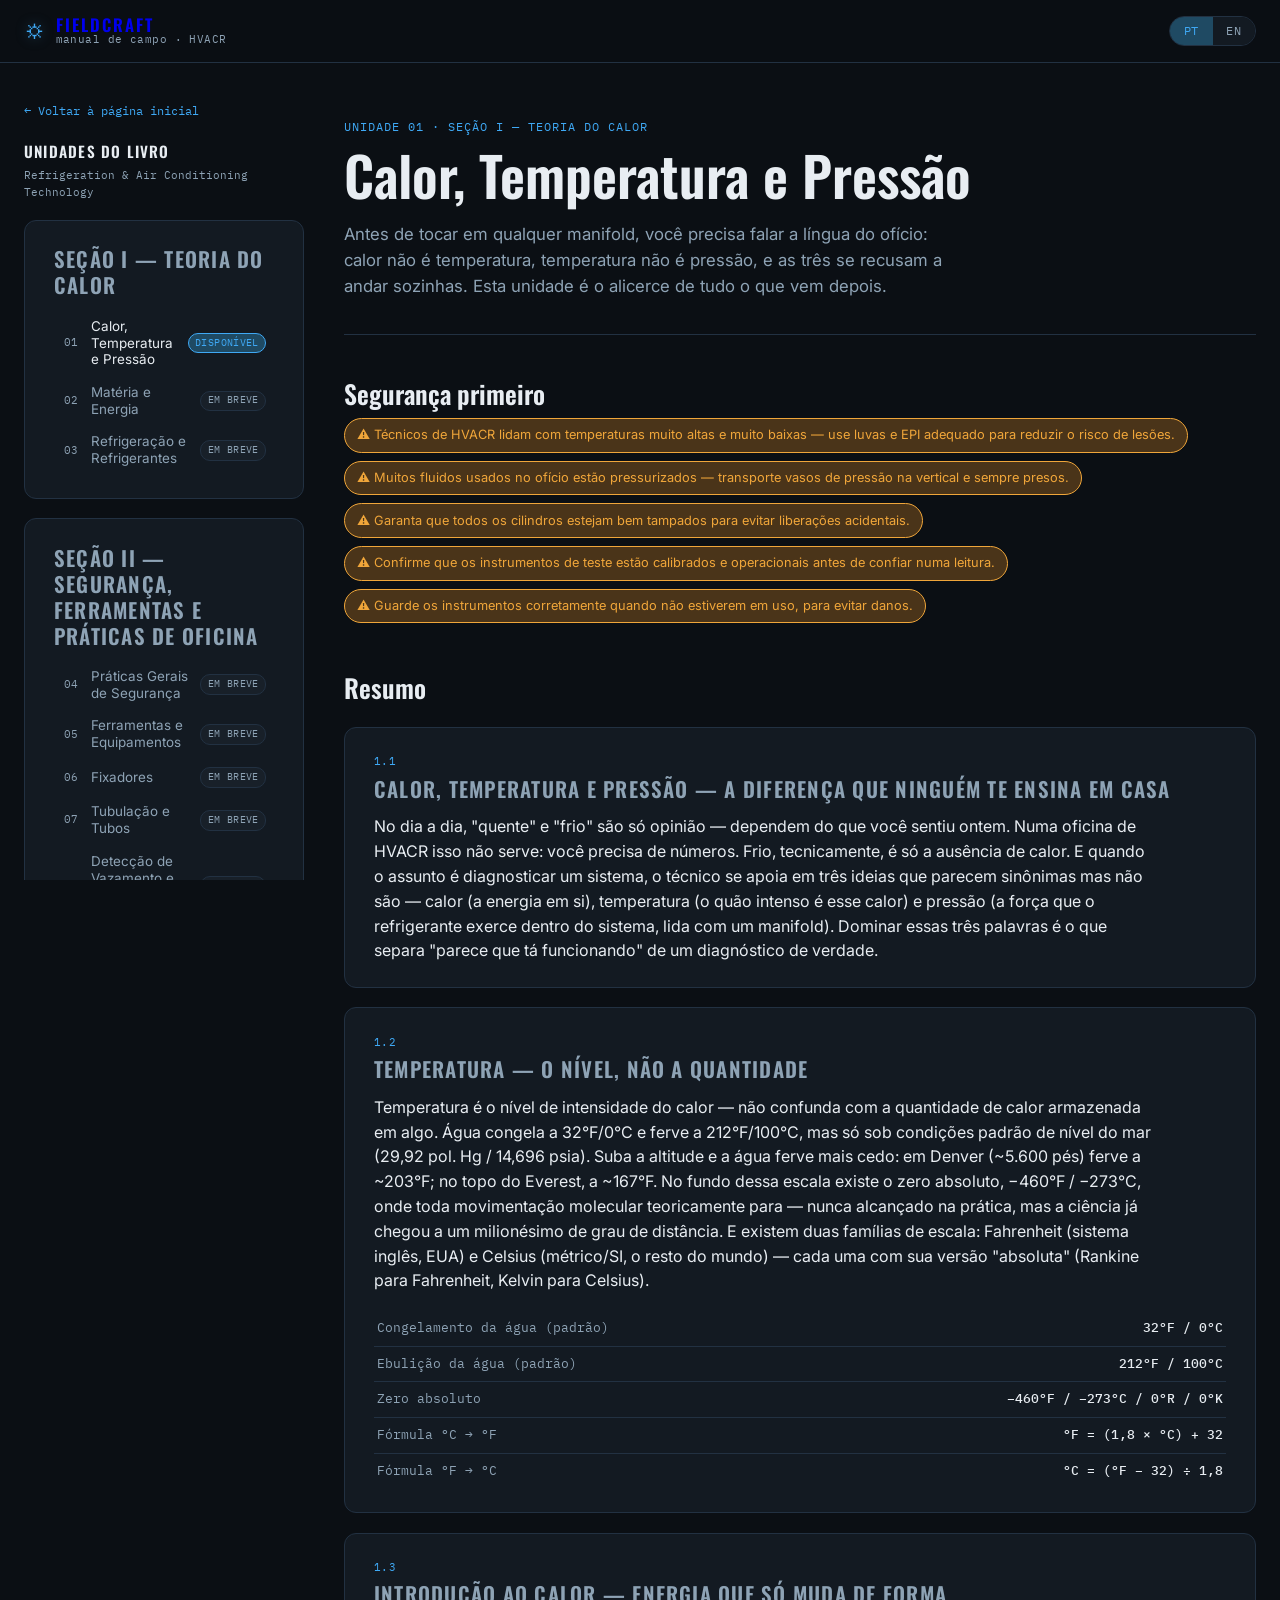
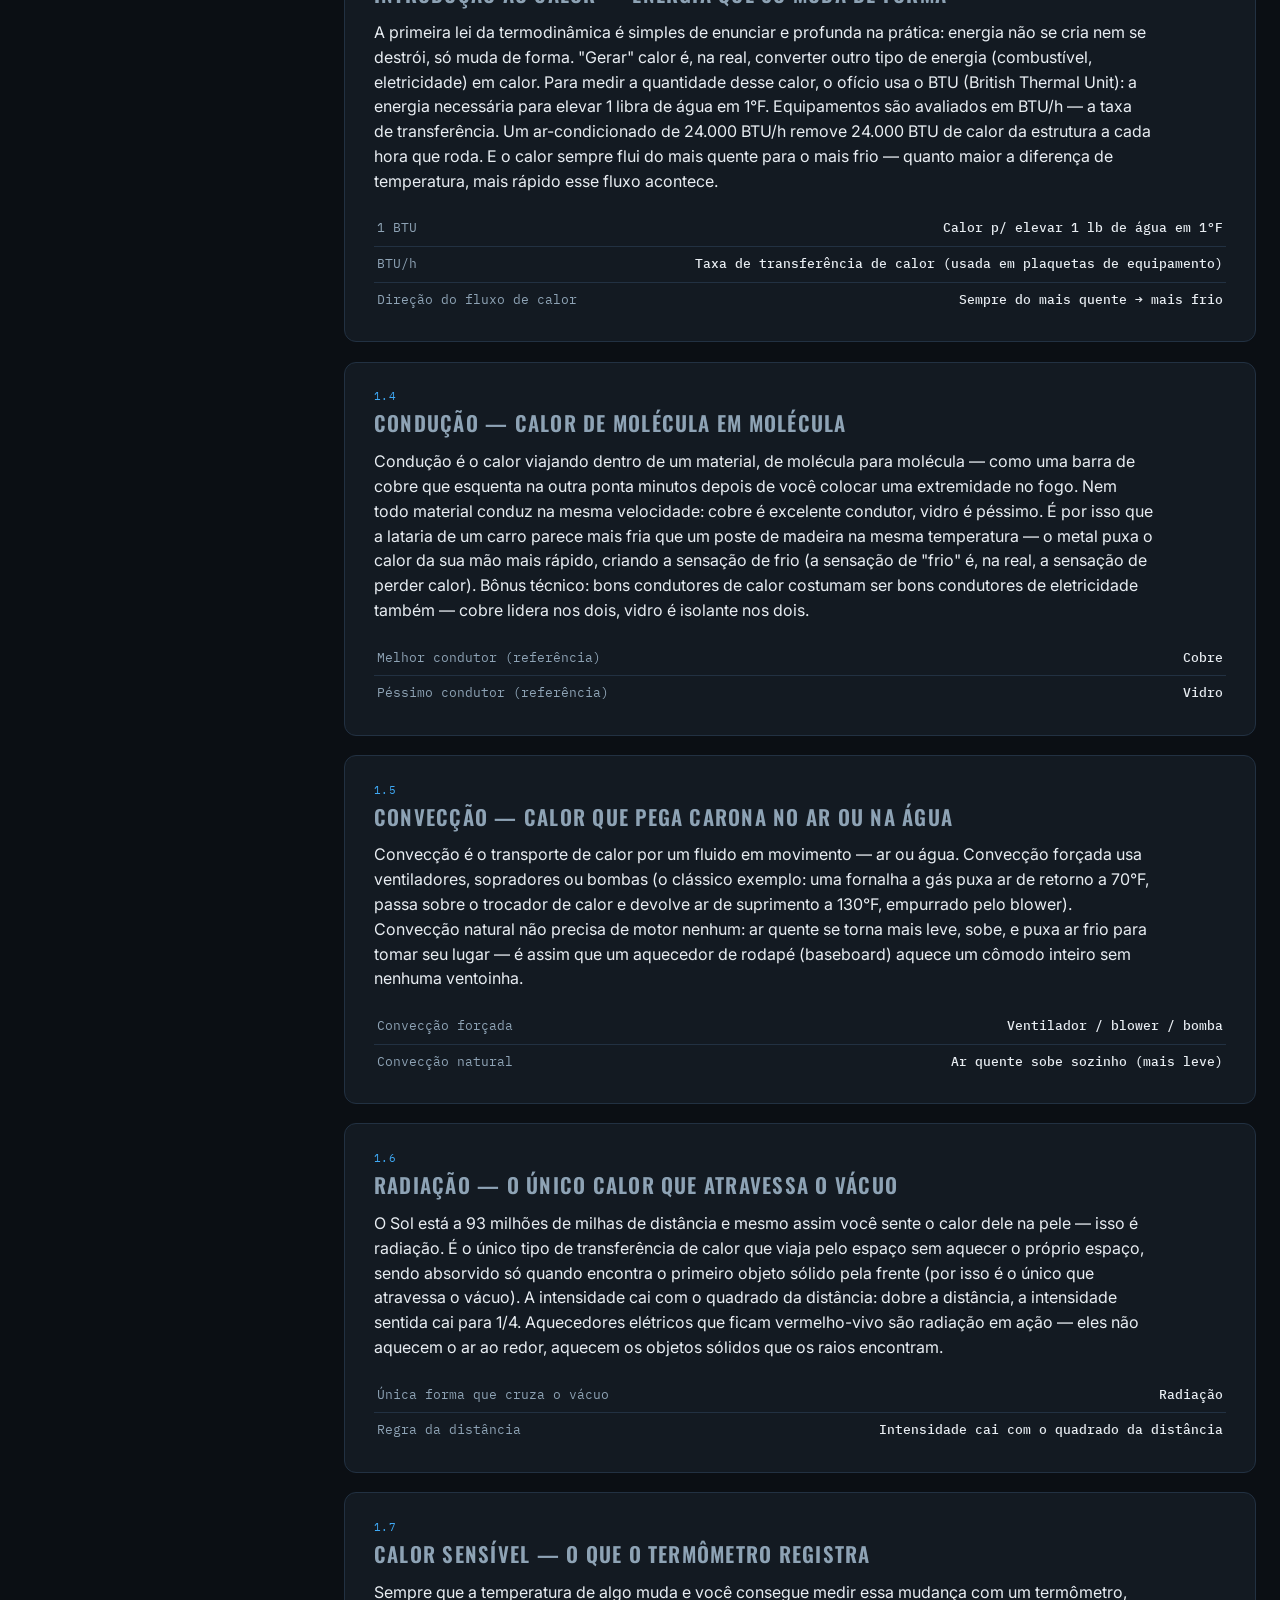
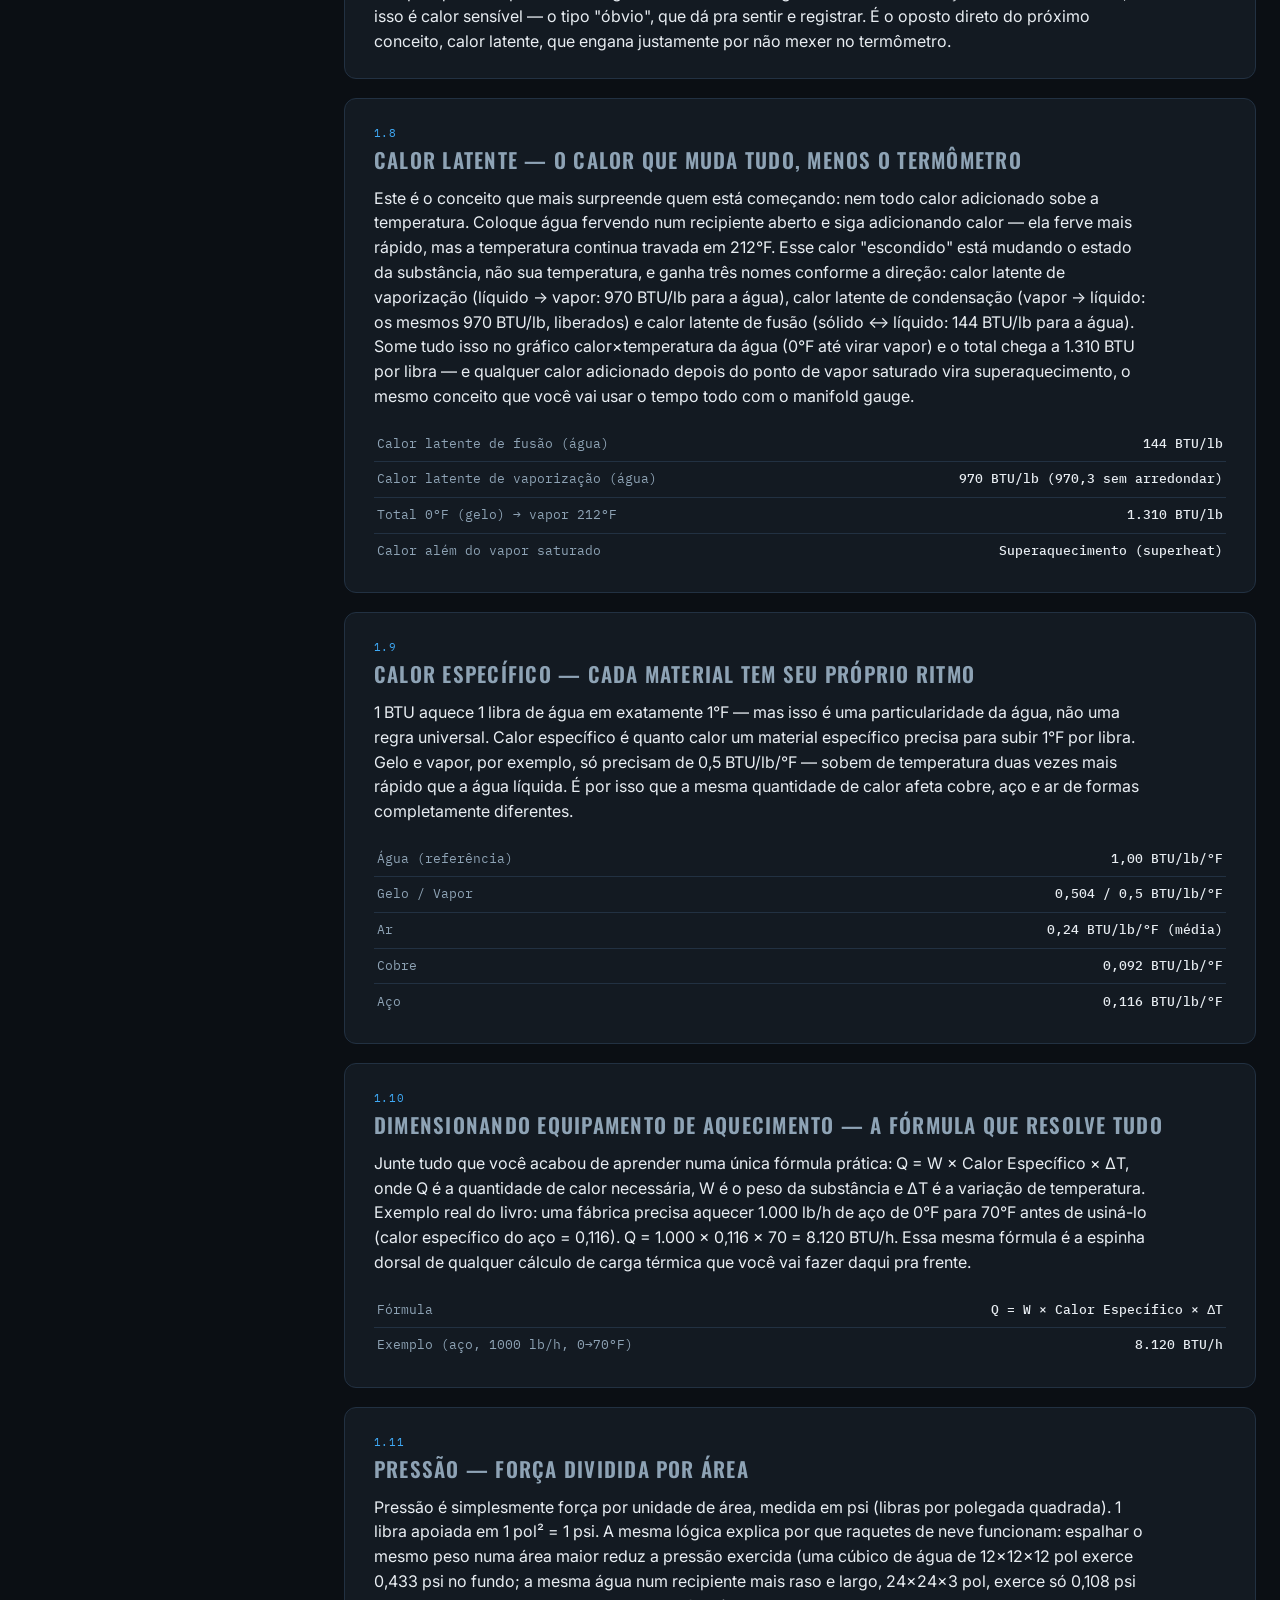
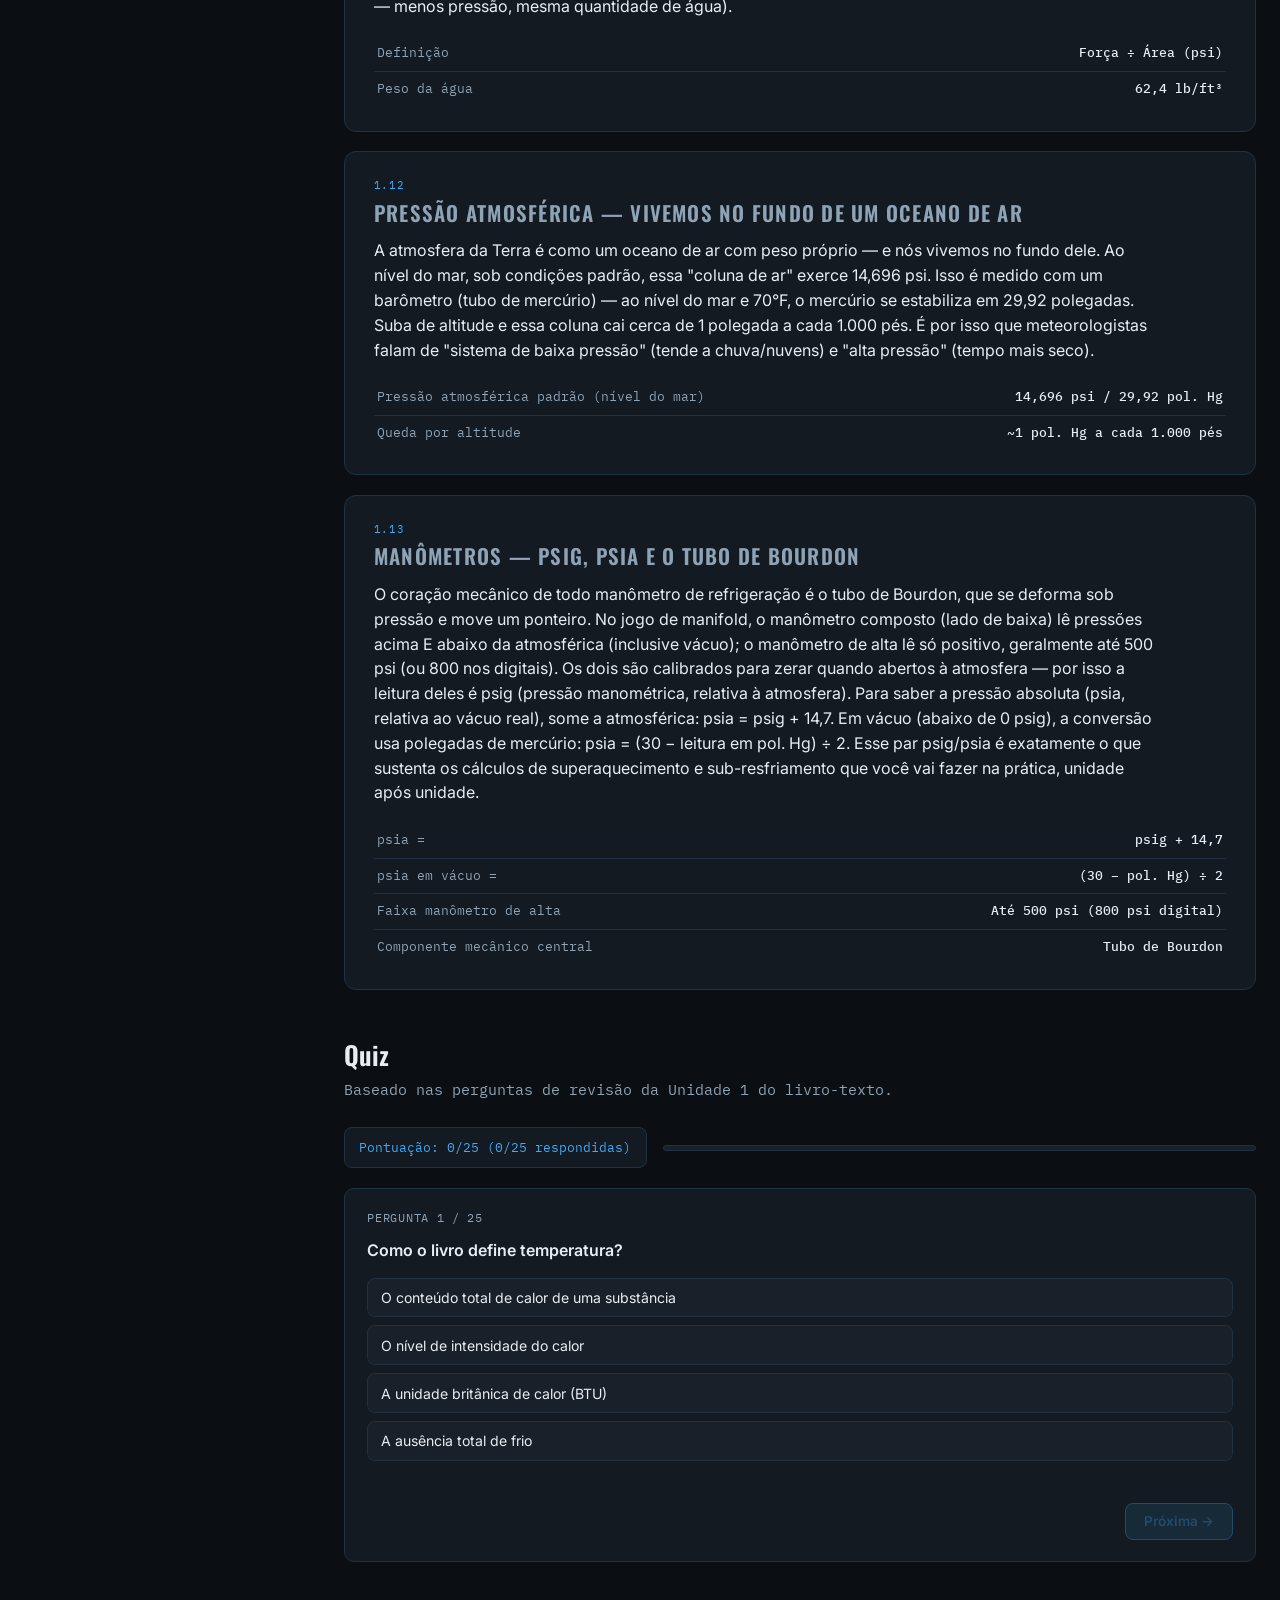
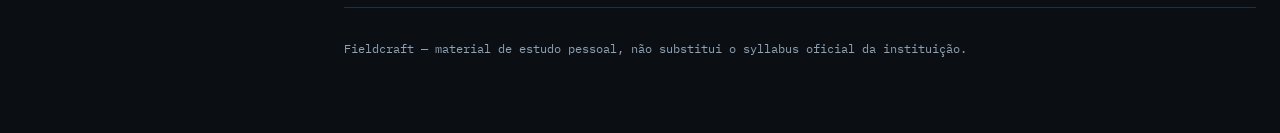
==== unit-01.html @ 96b53c57 "palkczuk 11" ====
<!DOCTYPE html>
<html lang="pt-BR" id="htmlRoot">
<head>
<meta charset="UTF-8">
<meta name="viewport" content="width=device-width, initial-scale=1.0">
<title>Unit 1 — Heat, Temperature, and Pressure · Fieldcraft</title>
<link rel="preconnect" href="https://fonts.googleapis.com">
<link href="https://fonts.googleapis.com/css2?family=Oswald:wght@400;500;600;700&family=Inter:wght@400;500;600&family=IBM+Plex+Mono:wght@400;500;600&display=swap" rel="stylesheet">
<link rel="stylesheet" href="styles.css">
<link rel="stylesheet" href="unit.css">
</head>
<body>

<header class="topbar">
  <div class="topbar-inner">
    <a href="index.html" class="brand" style="text-decoration:none;">
      <span class="brand-mark">⛭</span>
      <div class="brand-text">
        <span class="brand-line1">FIELDCRAFT</span>
        <span class="brand-line2" data-i18n="brand.tagline">manual de campo · HVACR</span>
      </div>
    </a>
    <div class="lang-switch" role="group" aria-label="Language / Idioma">
      <button class="lang-btn" data-lang="pt">PT</button>
      <button class="lang-btn" data-lang="en">EN</button>
    </div>
  </div>
</header>

<div class="layout">
  <nav class="sidenav" aria-label="Book units">
    <a href="index.html" class="back-link" data-i18n="unit.backHome">← Voltar à página inicial</a>
    <div class="sidenav-heading" data-i18n="nav.heading">UNIDADES DO LIVRO</div>
    <p class="sidenav-sub" data-i18n="nav.sub">Refrigeration & Air Conditioning Technology</p>
    <div id="unitsWrap"></div>
  </nav>

  <main class="content">
    <section class="unit-hero">
      <p class="hero-eyebrow" id="unitEyebrow"></p>
      <h1 class="hero-title" id="unitTitle"></h1>
      <p class="hero-sub" id="unitSubtitle"></p>
    </section>

    <section class="unit-block">
      <h2 class="section-title" data-i18n="unit.safety.title">Segurança primeiro</h2>
      <div class="chip-row" id="safetyChips"></div>
    </section>

    <section class="unit-block" id="summarySections">
      <h2 class="section-title" data-i18n="unit.summary.title">Resumo</h2>
    </section>

    <section class="unit-block">
      <div class="quiz-header">
        <h2 class="section-title" data-i18n="unit.quiz.title">Quiz</h2>
        <p class="section-sub" data-i18n="unit.quiz.sub">Baseado nas perguntas de revisão da Unidade 1 do livro-texto.</p>
      </div>
      <div class="quiz-progress-row">
        <div class="quiz-score" id="quizScore"></div>
        <div class="quiz-progress-track"><div class="quiz-progress-fill" id="quizProgressFill"></div></div>
      </div>
      <div id="quizList"></div>
    </section>

    <footer class="page-footer">
      <p class="page-footer-small" data-i18n="footer.line2">Fieldcraft — material de estudo pessoal, não substitui o syllabus oficial da instituição.</p>
    </footer>
  </main>
</div>

<script src="script.js"></script>
<script src="unit.js"></script>
</body>
</html>
---- styles.css ----
:root{
  --bg:#0b0f14;
  --panel:#131a22;
  --panel-alt:#182029;
  --line:#223142;
  --low:#3fa9f5;
  --low-dim:#1f4a63;
  --high:#e2453c;
  --high-dim:#5e211d;
  --amber:#f0a63a;
  --amber-dim:#4a3419;
  --text:#e8edf2;
  --muted:#8ea3b5;
  --mono:'IBM Plex Mono', ui-monospace, monospace;
  --sans:'Inter', system-ui, sans-serif;
  --display:'Oswald', system-ui, sans-serif;
}
*{box-sizing:border-box;}
html{scroll-behavior:smooth;}
body{margin:0; background:var(--bg); color:var(--text); font-family:var(--sans); line-height:1.55;}
@media (prefers-reduced-motion: reduce){
  html{scroll-behavior:auto;}
  *{animation-duration:.001ms !important; transition-duration:.001ms !important;}
}

/* ---------- Topbar ---------- */
.topbar{position:sticky; top:0; z-index:40; background:rgba(11,15,20,.92); backdrop-filter:blur(8px); border-bottom:1px solid var(--line);}
.topbar-inner{max-width:1280px; margin:0 auto; display:flex; align-items:center; justify-content:space-between; padding:.85rem 1.5rem; gap:1.5rem;}
.brand{display:flex; align-items:center; gap:.6rem;}
.brand-mark{font-size:1.4rem; color:var(--low); filter:drop-shadow(0 0 6px var(--low-dim));}
.brand-text{display:flex; flex-direction:column; line-height:1.1;}
.brand-line1{font-family:var(--display); font-weight:600; letter-spacing:.12em; font-size:1.05rem;}
.brand-line2{font-family:var(--mono); font-size:.68rem; color:var(--muted); letter-spacing:.04em;}

.lang-switch{display:flex; border:1px solid var(--line); border-radius:20px; overflow:hidden;}
.lang-btn{
  font-family:var(--mono); font-size:.72rem; letter-spacing:.05em;
  background:var(--panel); color:var(--muted); border:none; padding:.4rem .85rem; cursor:pointer;
  transition:background .15s, color .15s;
}
.lang-btn.active{background:var(--low-dim); color:var(--low);}
.lang-btn:hover:not(.active){color:var(--text);}

/* ---------- Layout ---------- */
.layout{max-width:1280px; margin:0 auto; display:grid; grid-template-columns:280px 1fr; gap:2.5rem; padding:0 1.5rem;}

/* ---------- Sidenav (Units) ---------- */
.sidenav{position:sticky; top:76px; align-self:start; max-height:calc(100vh - 96px); overflow-y:auto; padding:1.6rem 0 2rem;}
.sidenav-heading{font-family:var(--display); font-weight:600; font-size:.95rem; letter-spacing:.08em;}
.sidenav-sub{font-family:var(--mono); font-size:.68rem; color:var(--muted); margin:.2rem 0 1.2rem;}

.unit-section{margin-bottom:1.1rem;}
.unit-section-title{
  font-family:var(--mono); font-size:.66rem; letter-spacing:.06em; text-transform:uppercase;
  color:var(--muted); margin:0 0 .4rem;
}
.unit-list{list-style:none; margin:0; padding:0; display:flex; flex-direction:column; gap:.15rem;}
.unit-row{
  display:flex; align-items:center; gap:.55rem;
  padding:.42rem .5rem; border-radius:6px; font-size:.84rem;
  text-decoration:none; color:var(--text); border-left:2px solid transparent;
}
a.unit-row{transition:background .15s, border-color .15s;}
a.unit-row:hover{background:var(--panel); border-left-color:var(--low);}
.unit-row.is-planned{color:var(--muted); cursor:default;}
.unit-num{font-family:var(--mono); font-size:.7rem; color:var(--muted); min-width:1.6em;}
.unit-title{flex:1; line-height:1.25;}
.unit-badge{
  font-family:var(--mono); font-size:.6rem; letter-spacing:.04em; text-transform:uppercase;
  padding:.12rem .4rem; border-radius:10px; background:var(--panel-alt); color:var(--muted);
  border:1px solid var(--line); white-space:nowrap;
}
.unit-row:not(.is-planned) .unit-badge{background:var(--low-dim); color:var(--low); border-color:var(--low);}

.sidenav-divider{height:1px; background:var(--line); margin:1.2rem 0;}
.companion-link{
  display:flex; align-items:center; justify-content:space-between; gap:.5rem;
  background:var(--panel); border:1px solid var(--line); border-radius:8px;
  padding:.7rem .8rem; text-decoration:none; color:var(--text); font-size:.85rem;
  transition:border-color .15s;
}
.companion-link:hover{border-color:var(--low);}
.companion-arrow{color:var(--low);}
.sidenav-note{font-family:var(--mono); font-size:.66rem; color:var(--muted); line-height:1.6; margin-top:1rem;}

/* ---------- Content / Hero ---------- */
.content{padding:2.2rem 0 4rem; min-width:0;}
.hero{padding:1.2rem 0 2.4rem; border-bottom:1px solid var(--line); margin-bottom:2.6rem;}
.hero-eyebrow{font-family:var(--mono); font-size:.78rem; color:var(--low); letter-spacing:.08em; text-transform:uppercase; margin:0 0 .6rem;}
.hero-title{font-family:var(--display); font-weight:600; font-size:clamp(2rem, 4.5vw, 3.4rem); line-height:1.08; margin:0 0 1rem;}
.hero-sub{max-width:600px; color:var(--muted); font-size:1.05rem; margin:0;}

.section-title{font-family:var(--display); font-weight:600; font-size:1.6rem; margin:0 0 .3rem;}
.section-sub{color:var(--muted); font-size:.92rem; margin:0 0 1.6rem; font-family:var(--mono);}

/* ---------- Cycle diagram ---------- */
.cycle-section{margin-bottom:3rem;}
.cycle-diagram{
  position:relative; width:100%; max-width:640px; aspect-ratio:600/380;
  margin:0 auto 1.4rem;
}
.cycle-lines{position:absolute; inset:0; width:100%; height:100%;}
.flow-line{fill:none; stroke-width:3; stroke-linecap:round; stroke-dasharray:6 8;}
.flow-low{stroke:var(--low); animation:flowLow 1.4s linear infinite;}
.flow-high{stroke:var(--high); animation:flowHigh 1.4s linear infinite;}
@keyframes flowLow{ to{ stroke-dashoffset:-28; } }
@keyframes flowHigh{ to{ stroke-dashoffset:-28; } }

.cycle-node{
  position:absolute; transform:translate(0,0);
  display:flex; flex-direction:column; align-items:center; gap:.4rem;
  background:var(--panel); border:1px solid var(--line); border-radius:10px;
  padding:.75rem .9rem; cursor:pointer; color:var(--text);
  font-family:var(--sans); font-size:.82rem; font-weight:600;
  transition:border-color .15s, transform .15s, background .15s;
  width:118px;
}
.cycle-node:hover{border-color:var(--low); transform:translateY(-2px);}
.cycle-node.active{background:var(--panel-alt); border-color:var(--low); box-shadow:0 0 0 1px var(--low);}
.node-gauge{width:22px; height:22px; border-radius:50%; border:2px solid var(--line);}
.node-gauge[data-stage="low"]{border-color:var(--low); box-shadow:0 0 8px var(--low-dim) inset;}
.node-gauge[data-stage="high"]{border-color:var(--high); box-shadow:0 0 8px var(--high-dim) inset;}
.node-gauge[data-stage="mixed"]{border-image:linear-gradient(90deg, var(--low), var(--high)) 1;}
.node-label{text-align:center; line-height:1.2;}

.cycle-detail{
  background:var(--panel); border:1px solid var(--line); border-radius:12px;
  padding:1.5rem 1.7rem; min-height:110px;
}
.cycle-detail-hint{color:var(--muted); font-family:var(--mono); font-size:.85rem; margin:0; text-align:center;}
.cycle-detail-head{display:flex; align-items:center; gap:.6rem; margin-bottom:.6rem;}
.cycle-detail-dot{width:10px; height:10px; border-radius:50%; flex-shrink:0;}
.cycle-detail-title{font-family:var(--display); font-weight:600; font-size:1.2rem; margin:0;}
.cycle-detail-role{font-family:var(--mono); font-size:.7rem; color:var(--muted); letter-spacing:.05em; text-transform:uppercase; margin:0 0 .7rem;}
.cycle-detail-text{margin:0; color:var(--text); max-width:70ch;}

/* ---------- Footer ---------- */
.page-footer{margin-top:2.5rem; padding-top:1.5rem; border-top:1px solid var(--line); color:var(--muted); font-size:.85rem;}
.page-footer-small{font-family:var(--mono); font-size:.72rem; margin-top:.5rem;}

/* ---------- Responsive ---------- */
@media (max-width: 900px){
  .layout{grid-template-columns:1fr; padding:0 1rem;}
  .sidenav{position:static; max-height:none; padding:1rem 0;}
  .topbar-inner{gap:.8rem;}
  .cycle-node{width:96px; padding:.55rem .6rem; font-size:.74rem;}
  .node-gauge{width:18px; height:18px;}
}
---- unit.css ----
.back-link{
  display:block; font-family:var(--mono); font-size:.72rem; color:var(--low);
  text-decoration:none; margin-bottom:1.3rem;
}
.back-link:hover{text-decoration:underline;}

.unit-hero{padding:1.2rem 0 2.2rem; border-bottom:1px solid var(--line); margin-bottom:2.4rem;}
.unit-block{margin-bottom:2.8rem;}

/* ---------- Safety chips ---------- */
.chip-row{display:flex; flex-wrap:wrap; gap:.5rem;}
.chip{
  font-size:.8rem; padding:.4rem .75rem; border-radius:20px;
  background:var(--panel-alt); border:1px solid var(--line); color:var(--text);
}
.chip.safety{background:var(--amber-dim,#4a3419); border-color:var(--amber,#f0a63a); color:var(--amber,#f0a63a);}

/* ---------- Summary sections ---------- */
.unit-section{
  background:var(--panel); border:1px solid var(--line); border-radius:12px;
  padding:1.6rem 1.8rem 1.5rem; margin-top:1.2rem;
}
.unit-section-id{
  font-family:var(--mono); font-size:.7rem; color:var(--low); letter-spacing:.06em;
  text-transform:uppercase; margin:0 0 .3rem;
}
.unit-section-title{
  font-family:var(--display); font-weight:600; font-size:1.3rem; margin:0 0 .8rem; line-height:1.25;
}
.unit-section-text{color:var(--text); margin:0 0 1.1rem; max-width:78ch;}
.unit-section-text:last-child{margin-bottom:0;}

.values-table{width:100%; border-collapse:collapse; font-family:var(--mono); font-size:.82rem; margin-top:.4rem;}
.values-table tr{border-bottom:1px solid var(--line);}
.values-table tr:last-child{border-bottom:none;}
.values-table td{padding:.45rem .2rem;}
.values-table td:first-child{color:var(--muted); padding-right:1rem;}
.values-table td:last-child{color:var(--text); text-align:right; font-weight:500;}

/* ---------- Quiz ---------- */
.quiz-header{margin-bottom:.6rem;}

.quiz-progress-row{display:flex; align-items:center; gap:1rem; margin-bottom:1.2rem; flex-wrap:wrap;}
.quiz-score{
  font-family:var(--mono); font-size:.8rem; color:var(--low);
  background:var(--panel); border:1px solid var(--line); border-radius:8px;
  padding:.6rem .9rem; display:inline-block; white-space:nowrap;
}
.quiz-progress-track{
  flex:1; min-width:120px; height:6px; border-radius:4px;
  background:var(--panel-alt); border:1px solid var(--line); overflow:hidden;
}
.quiz-progress-fill{
  height:100%; width:0%;
  background:linear-gradient(90deg, var(--low), var(--high));
  transition:width .3s ease;
}

.quiz-step-label{
  font-family:var(--mono); font-size:.72rem; letter-spacing:.06em; text-transform:uppercase;
  color:var(--muted); margin:0 0 .7rem;
}
.quiz-nav{display:flex; justify-content:flex-end; margin-top:1rem;}
.quiz-next-btn{
  font-family:var(--sans); font-weight:600; font-size:.85rem;
  background:var(--low-dim); border:1px solid var(--low); color:var(--low);
  padding:.6rem 1.1rem; border-radius:8px; cursor:pointer;
  transition:opacity .15s, transform .15s;
}
.quiz-next-btn:hover:not(:disabled){transform:translateX(2px);}
.quiz-next-btn:disabled{opacity:.35; cursor:not-allowed;}

.quiz-summary{text-align:center; padding:2.2rem 1.4rem;}
.quiz-summary-score{
  font-family:var(--display); font-weight:700; font-size:2.8rem;
  margin:.3rem 0 .8rem; color:var(--low);
}
.quiz-summary-text{color:var(--muted); margin:0 0 1.3rem; font-size:.88rem;}
.quiz-summary .quiz-next-btn{margin:0 auto;}
.quiz-item{
  background:var(--panel); border:1px solid var(--line); border-radius:10px;
  padding:1.3rem 1.4rem; margin-bottom:1rem;
}
.quiz-question{margin:0 0 .9rem; font-weight:600;}
.quiz-options{display:flex; flex-direction:column; gap:.5rem;}
.quiz-option{
  text-align:left; background:var(--panel-alt); border:1px solid var(--line); color:var(--text);
  padding:.65rem .8rem; border-radius:8px; cursor:pointer; font-family:var(--sans); font-size:.88rem;
  transition:border-color .15s, background .15s;
}
.quiz-option:hover:not(:disabled){border-color:var(--low);}
.quiz-option.correct{border-color:var(--low); background:var(--low-dim); color:var(--low);}
.quiz-option.incorrect{border-color:var(--high); background:var(--high-dim); color:var(--high);}
.quiz-option:disabled{cursor:default;}
.quiz-feedback{margin:.7rem 0 0; font-family:var(--mono); font-size:.78rem; color:var(--muted); min-height:1.2em;}
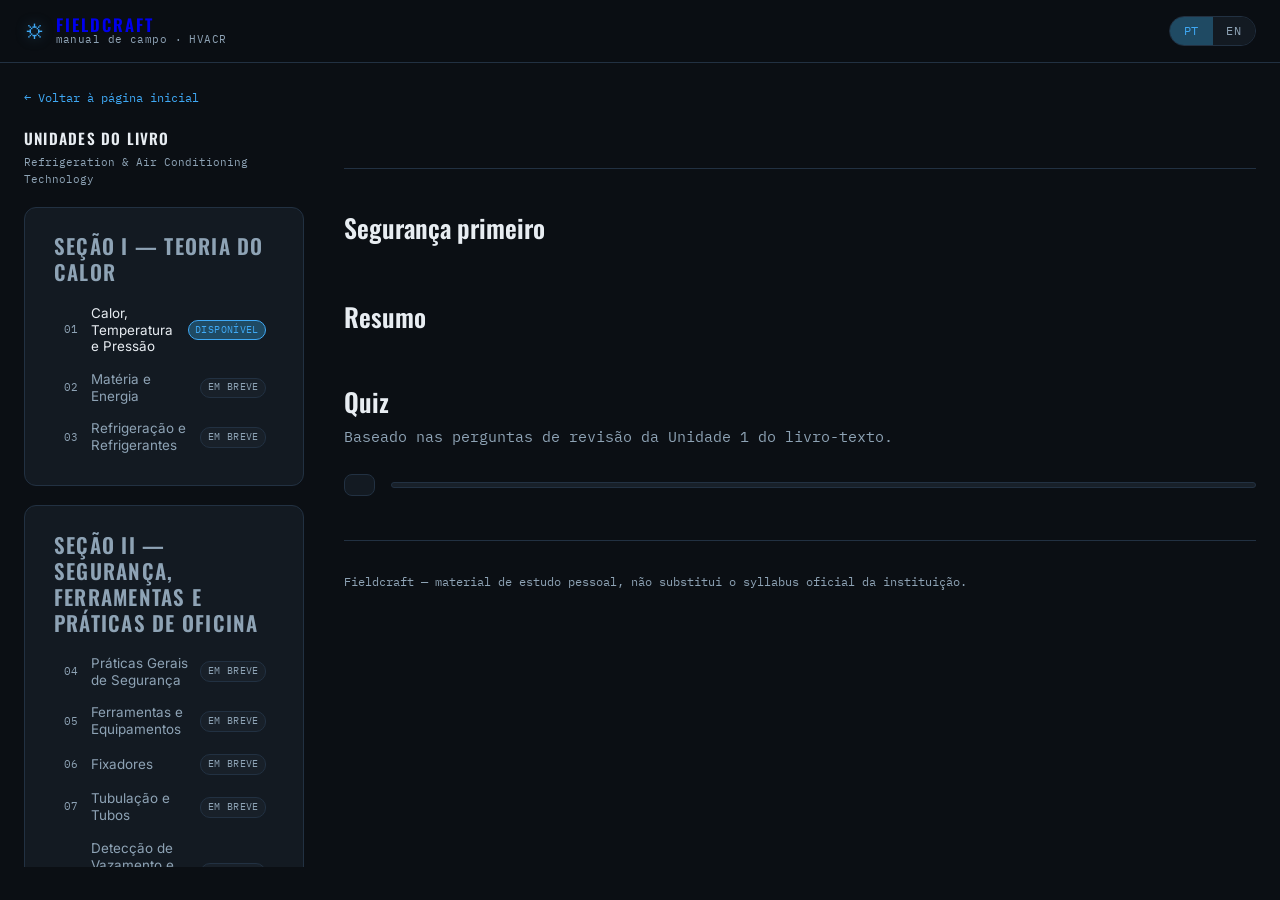
==== commit 928ecca8: "palczuk 12" ====
--- a/unit-01.html
+++ b/unit-01.html
@@ -69,6 +69,8 @@
   </main>
 </div>
 
+<script src="units-data.js"></script>
+<script src="unit1-data.js"></script>
 <script src="script.js"></script>
 <script src="unit.js"></script>
 </body>
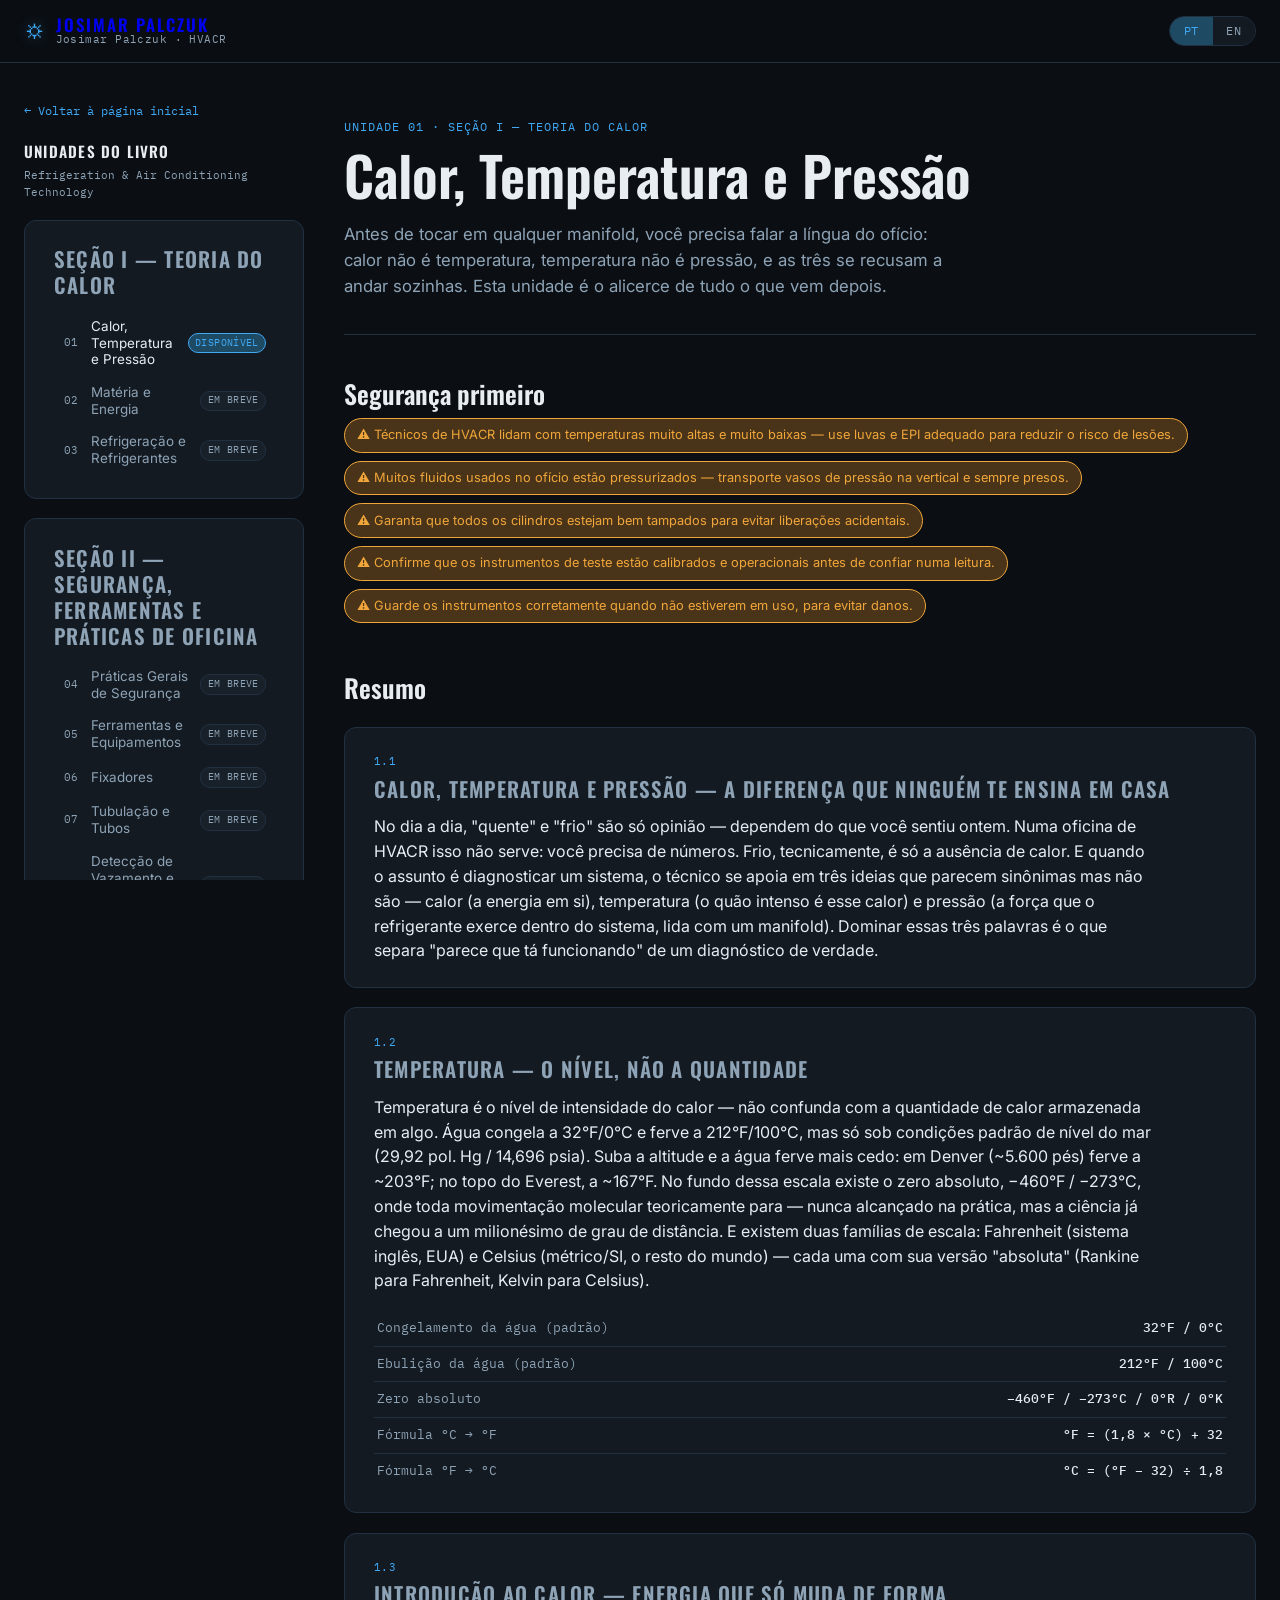
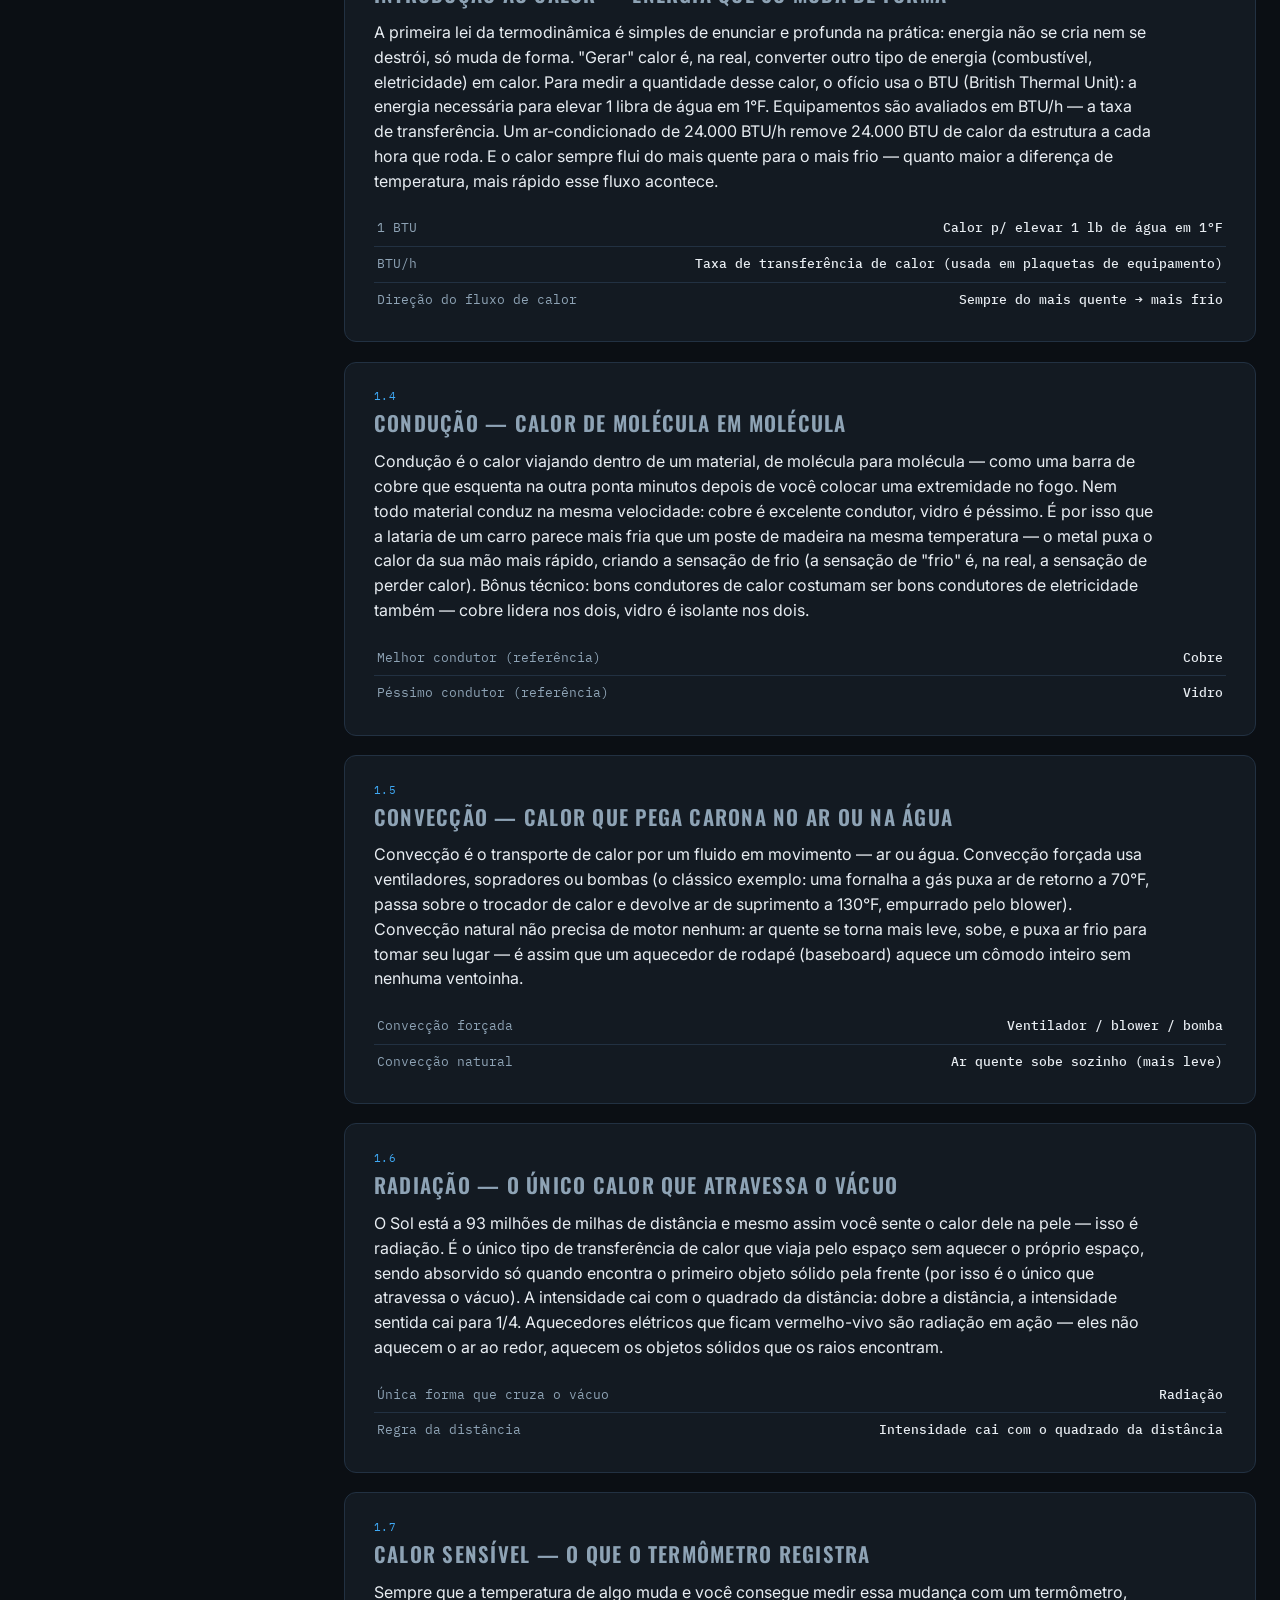
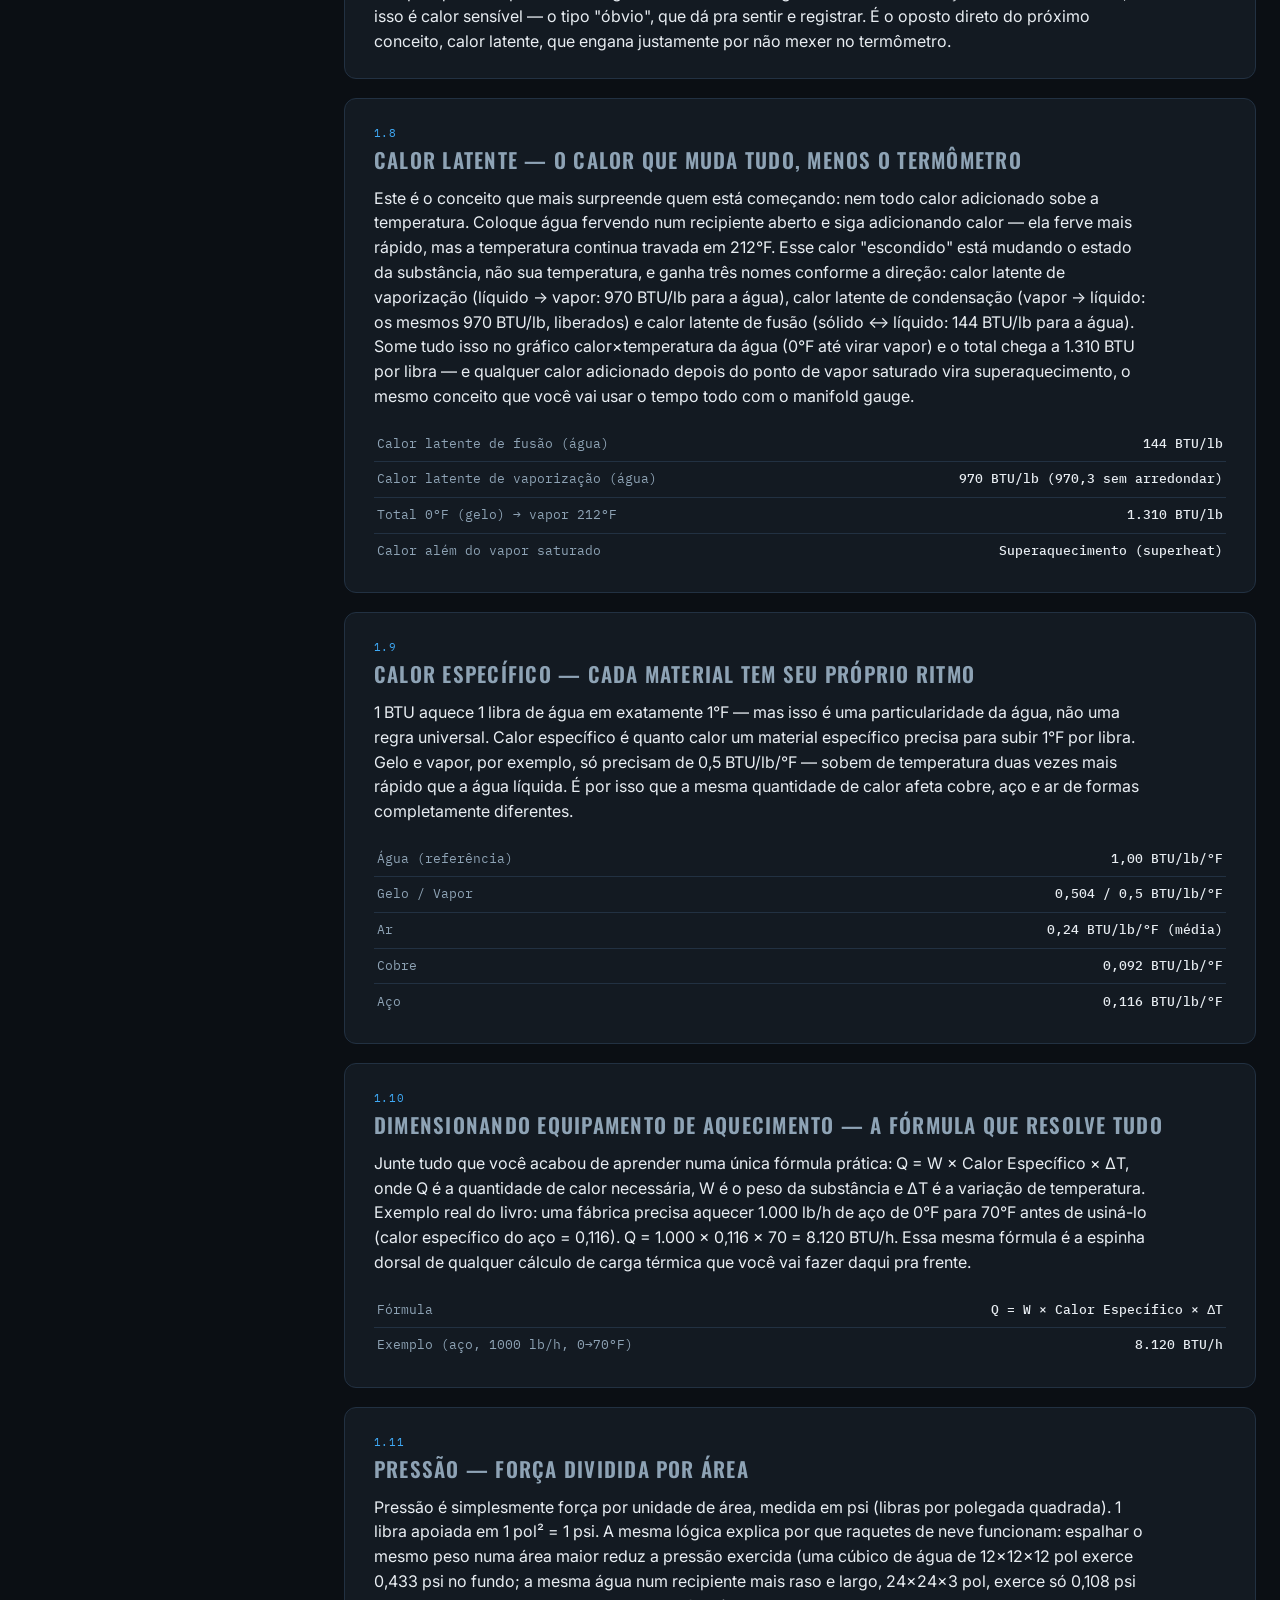
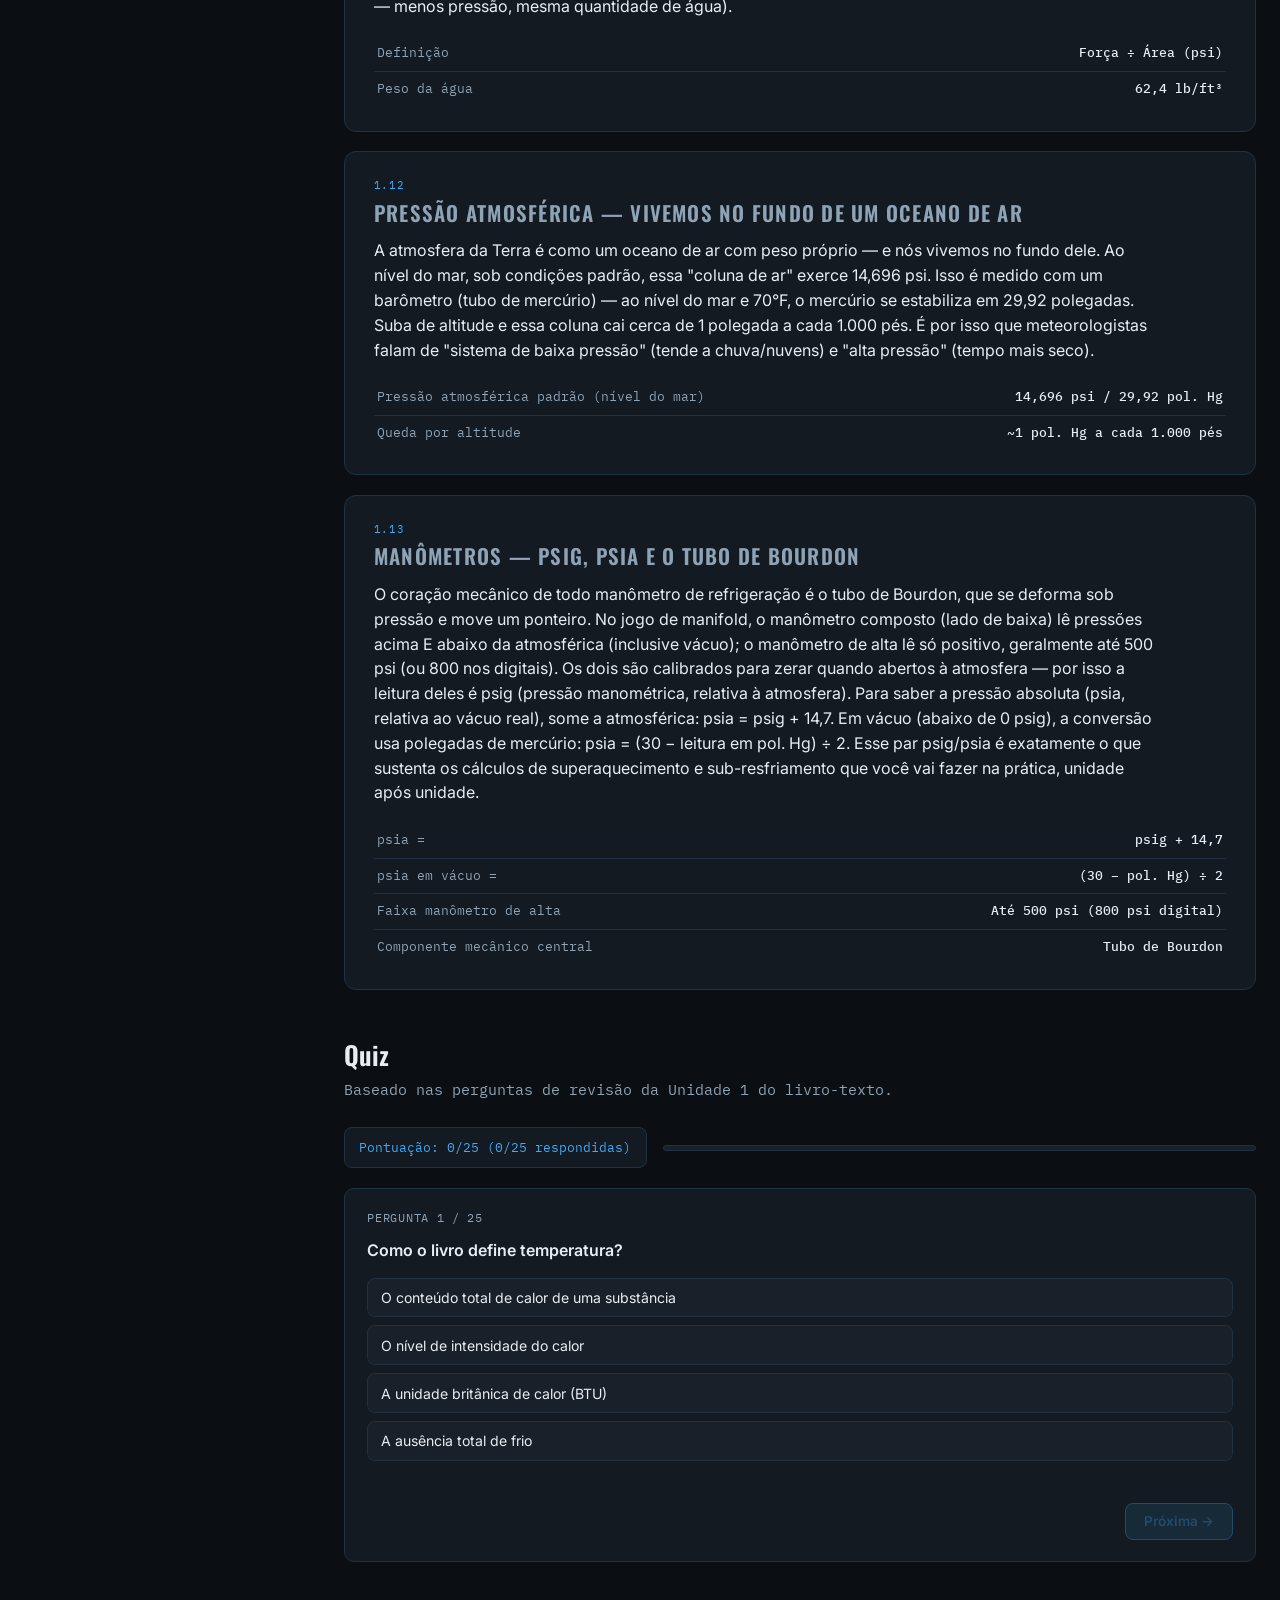
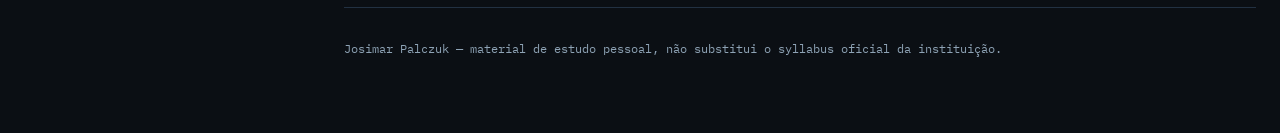
==== commit 905870af: "palczuk 19" ====
--- a/unit-01.html
+++ b/unit-01.html
@@ -16,7 +16,7 @@
     <a href="index.html" class="brand" style="text-decoration:none;">
       <span class="brand-mark">⛭</span>
       <div class="brand-text">
-        <span class="brand-line1">FIELDCRAFT</span>
+        <span class="brand-line1">JOSIMAR PALCZUK</span>
         <span class="brand-line2" data-i18n="brand.tagline">manual de campo · HVACR</span>
       </div>
     </a>
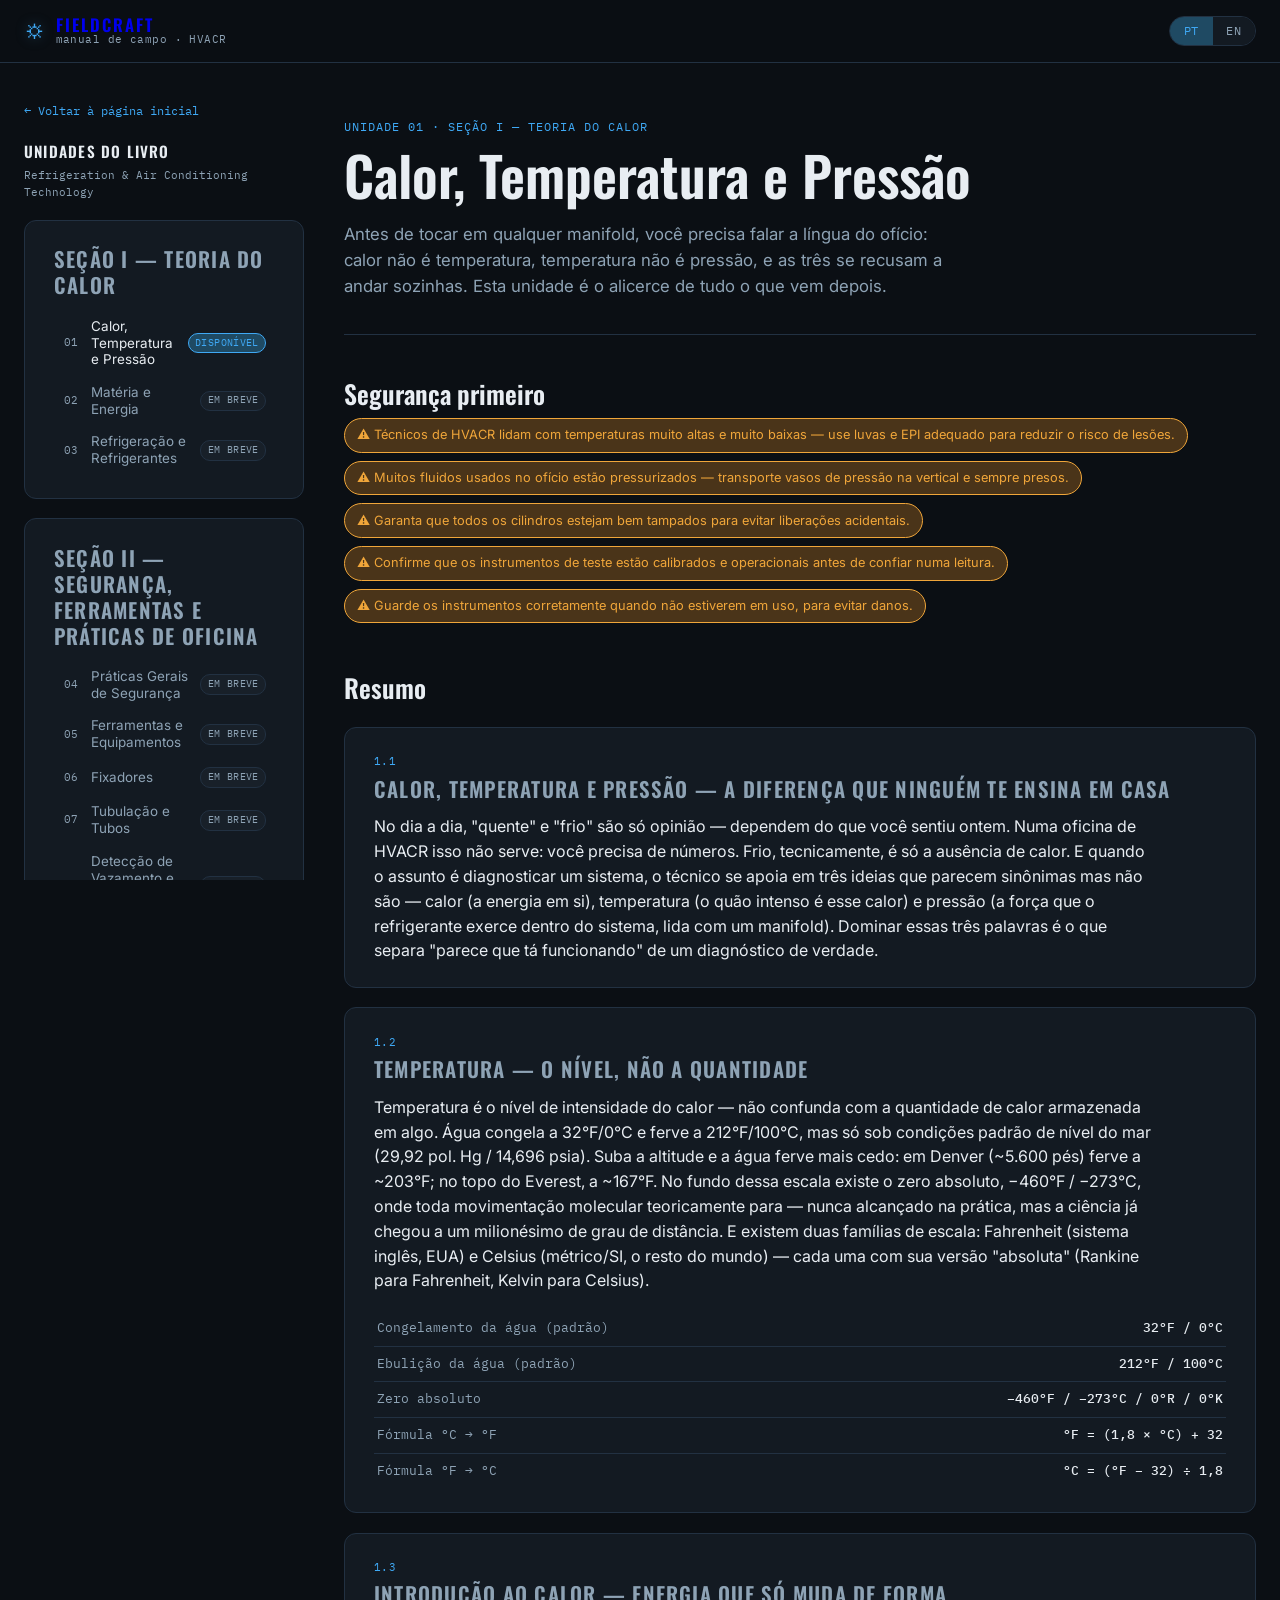
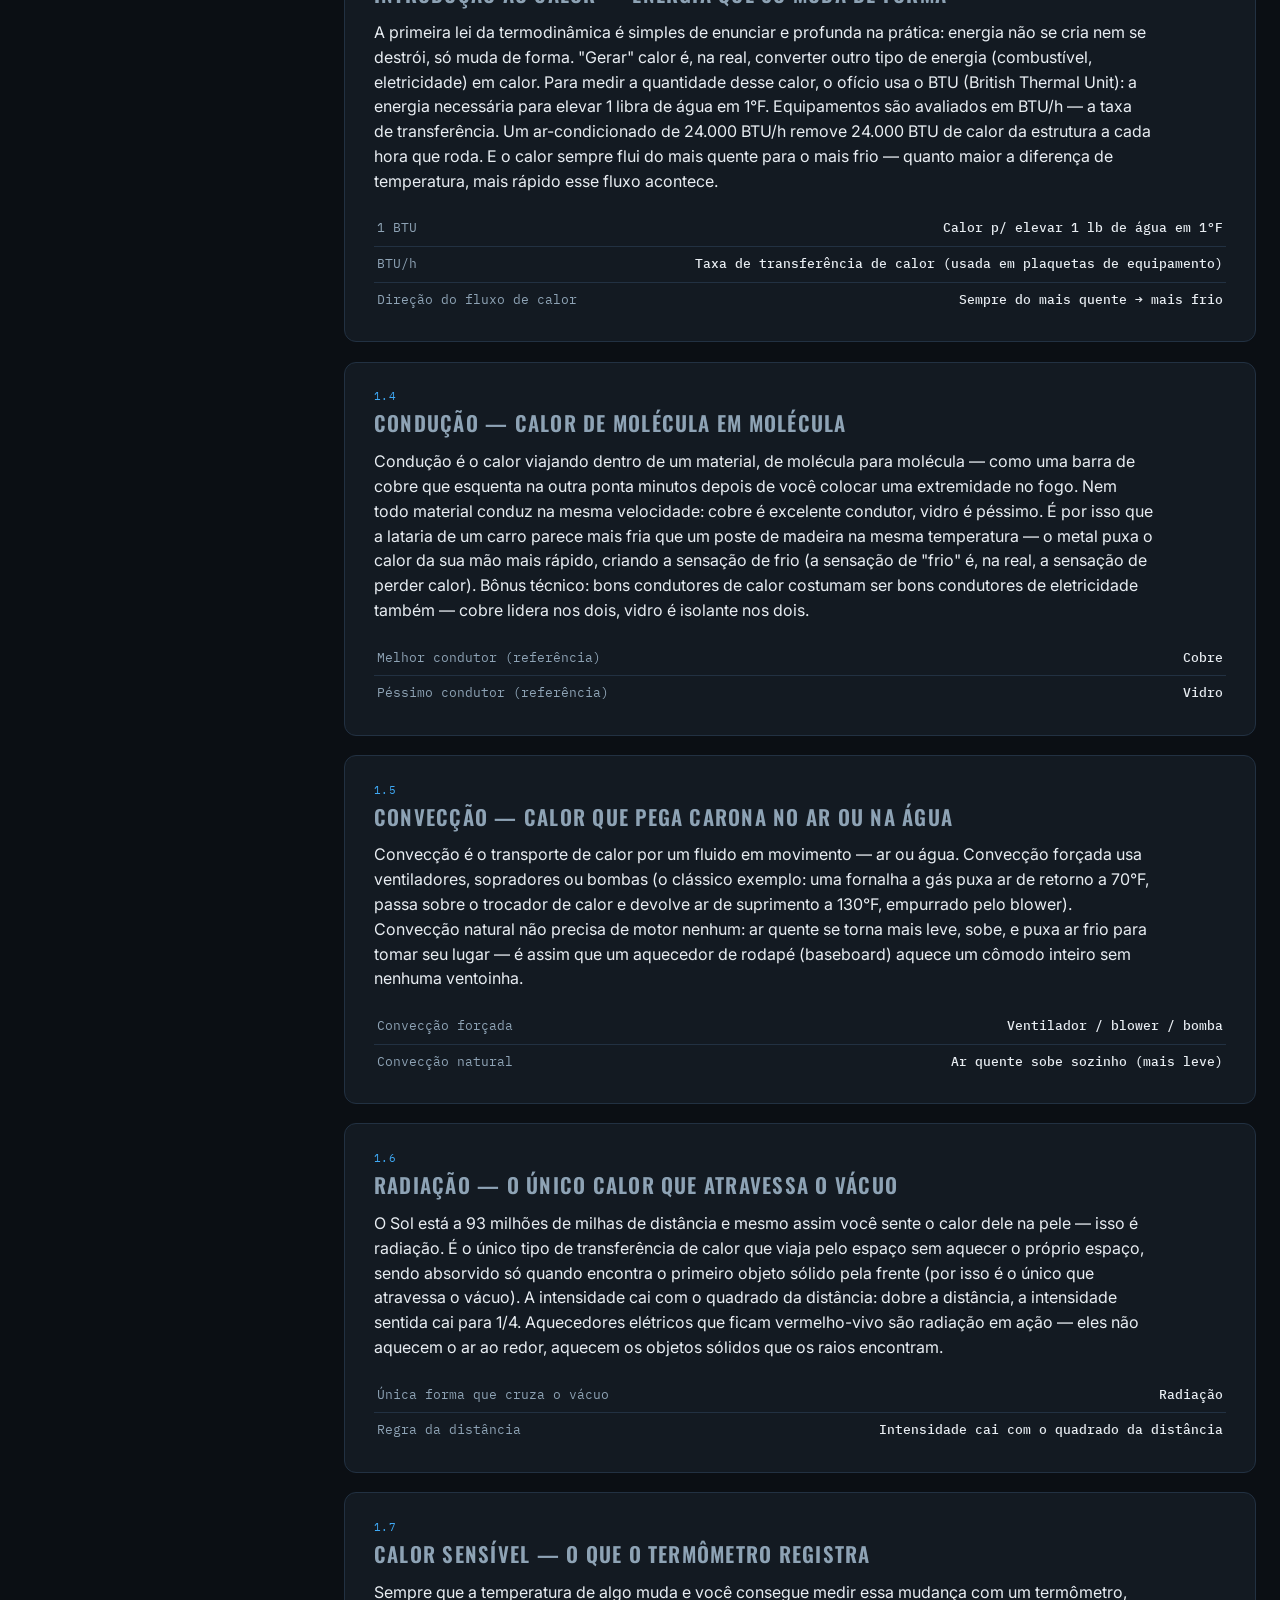
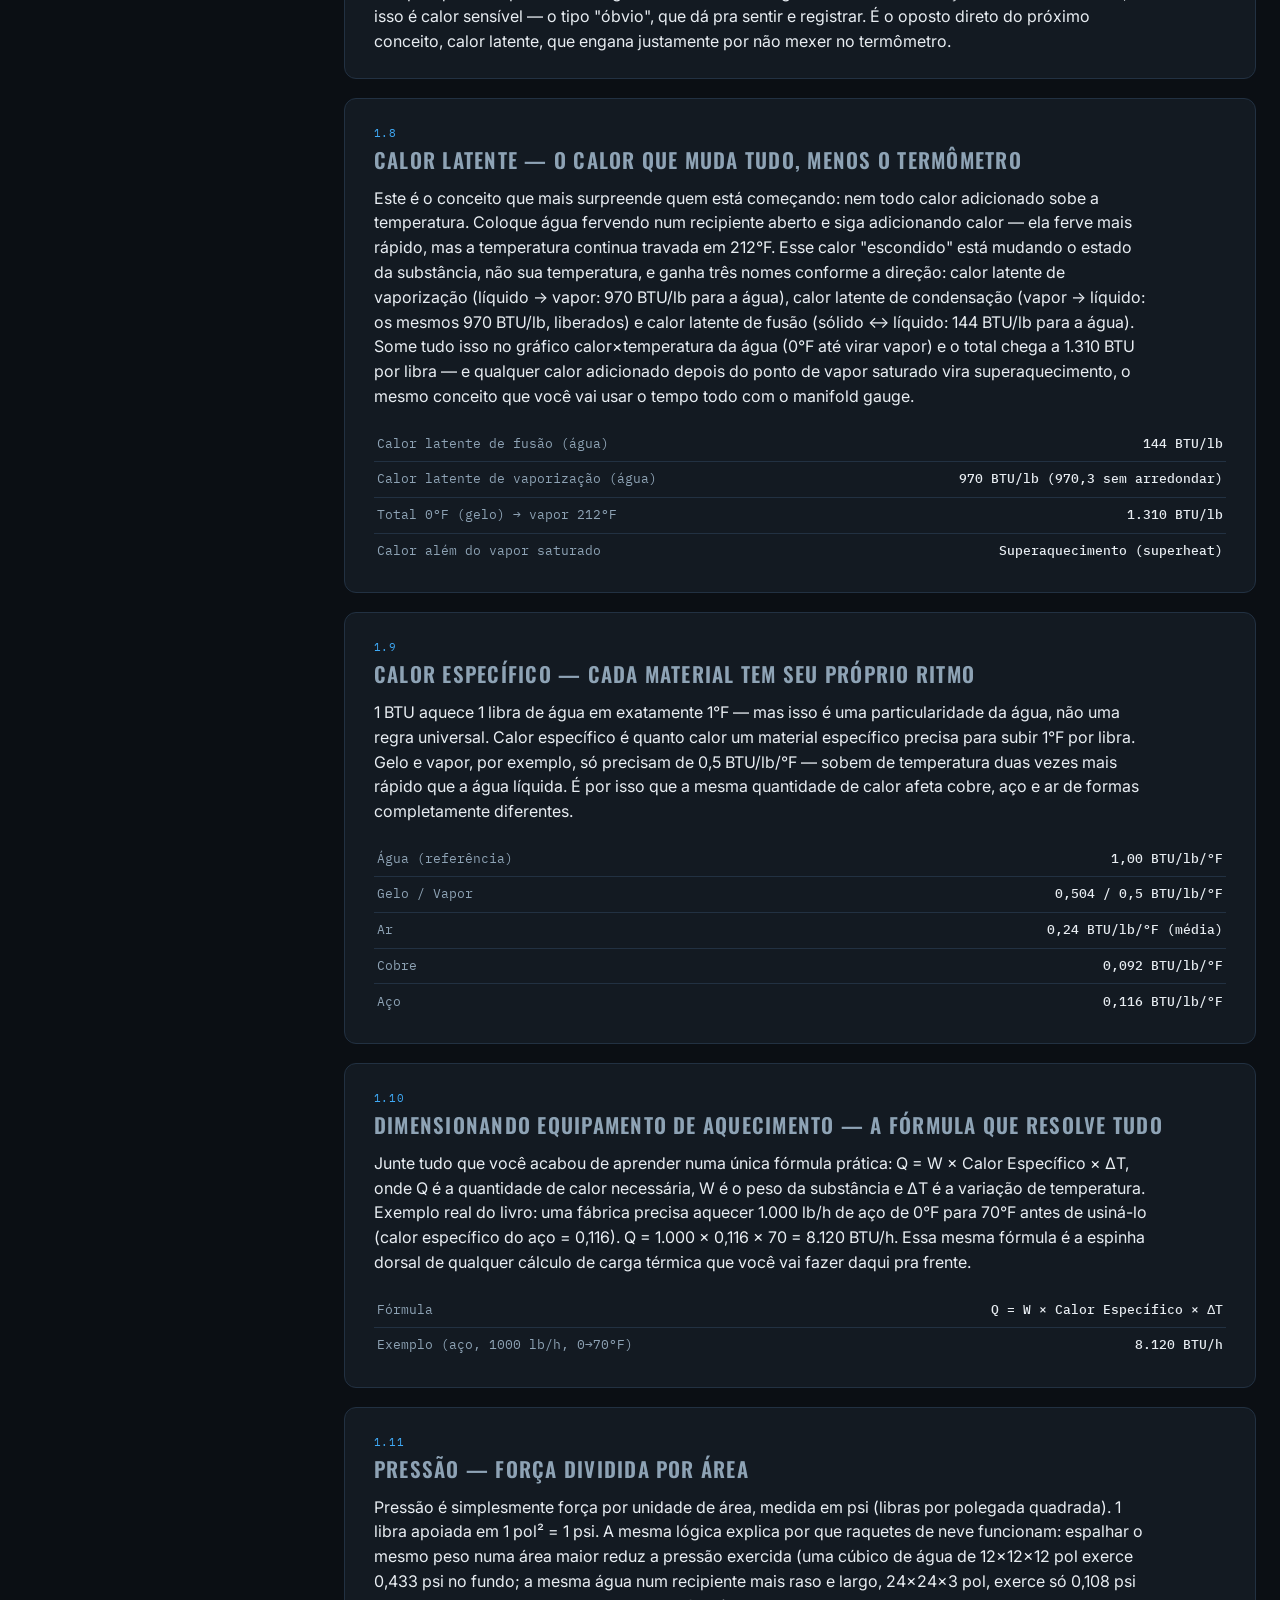
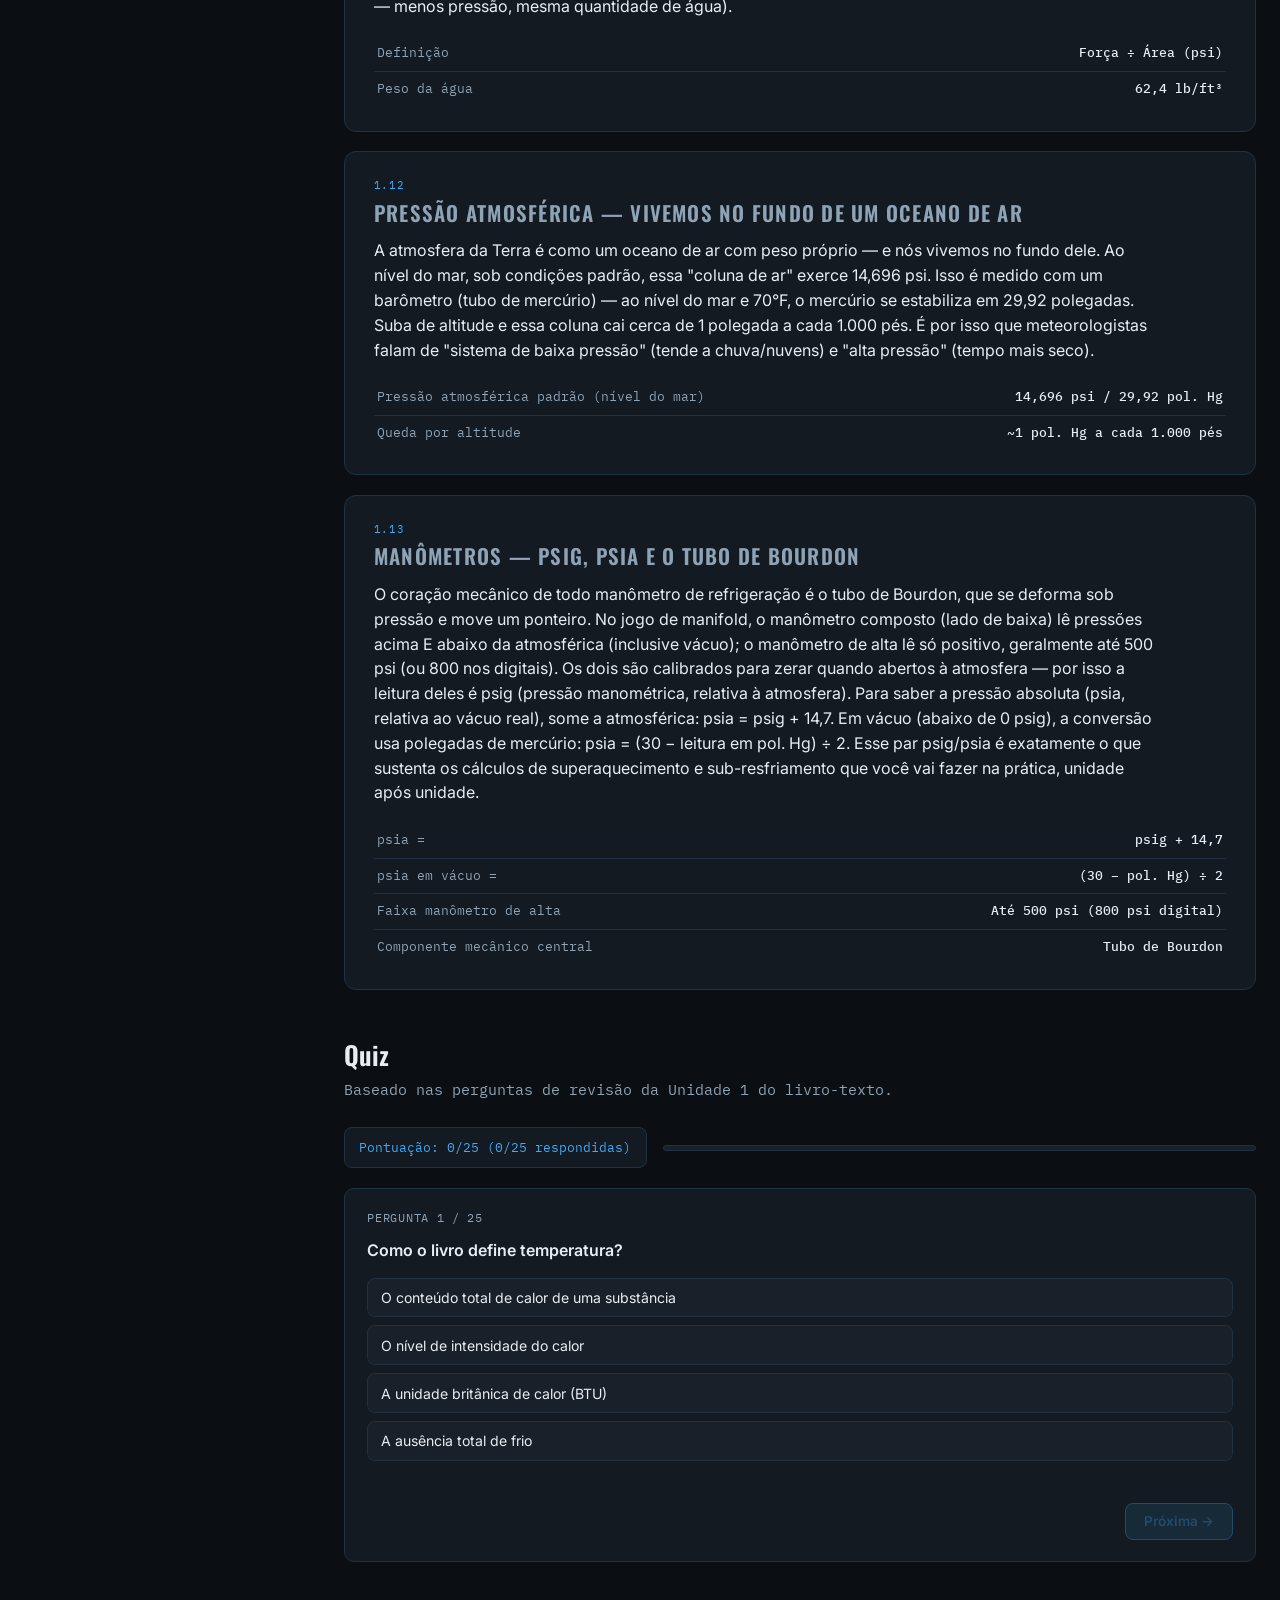
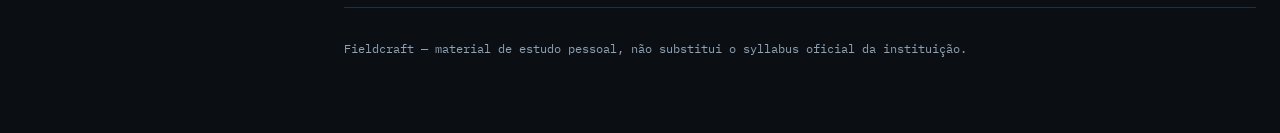
==== commit f296c557: "palczuk 20" ====
--- a/unit-01.html
+++ b/unit-01.html
@@ -16,7 +16,7 @@
     <a href="index.html" class="brand" style="text-decoration:none;">
       <span class="brand-mark">⛭</span>
       <div class="brand-text">
-        <span class="brand-line1">JOSIMAR PALCZUK</span>
+        <span class="brand-line1">FIELDCRAFT</span>
         <span class="brand-line2" data-i18n="brand.tagline">manual de campo · HVACR</span>
       </div>
     </a>
@@ -74,4 +74,4 @@
 <script src="script.js"></script>
 <script src="unit.js"></script>
 </body>
-</html>+</html>
--- a/styles.css
+++ b/styles.css
@@ -73,14 +73,21 @@
 .unit-row:not(.is-planned) .unit-badge{background:var(--low-dim); color:var(--low); border-color:var(--low);}
 
 .sidenav-divider{height:1px; background:var(--line); margin:1.2rem 0;}
-.companion-link{
-  display:flex; align-items:center; justify-content:space-between; gap:.5rem;
-  background:var(--panel); border:1px solid var(--line); border-radius:8px;
-  padding:.7rem .8rem; text-decoration:none; color:var(--text); font-size:.85rem;
-  transition:border-color .15s;
+.companion-section{margin-bottom:2.6rem;}
+.companion-card{
+  display:flex; align-items:center; justify-content:space-between; gap:1.5rem;
+  background:var(--panel); border:1px solid var(--line); border-radius:12px;
+  padding:1.4rem 1.7rem; text-decoration:none; color:var(--text);
+  transition:border-color .15s, transform .15s;
 }
-.companion-link:hover{border-color:var(--low);}
-.companion-arrow{color:var(--low);}
+.companion-card:hover{border-color:var(--low); transform:translateY(-1px);}
+.companion-card-eyebrow{
+  font-family:var(--mono); font-size:.7rem; color:var(--low); letter-spacing:.06em;
+  text-transform:uppercase; margin:0 0 .3rem;
+}
+.companion-card-title{font-family:var(--display); font-weight:600; font-size:1.15rem; margin:0 0 .4rem;}
+.companion-card-sub{color:var(--muted); font-size:.85rem; margin:0; max-width:60ch;}
+.companion-arrow{color:var(--low); font-size:1.3rem; flex-shrink:0;}
 .sidenav-note{font-family:var(--mono); font-size:.66rem; color:var(--muted); line-height:1.6; margin-top:1rem;}
 
 /* ---------- Content / Hero ---------- */
@@ -145,4 +152,5 @@
   .topbar-inner{gap:.8rem;}
   .cycle-node{width:96px; padding:.55rem .6rem; font-size:.74rem;}
   .node-gauge{width:18px; height:18px;}
-}+  .companion-card{flex-direction:column; align-items:flex-start; gap:.8rem;}
+}
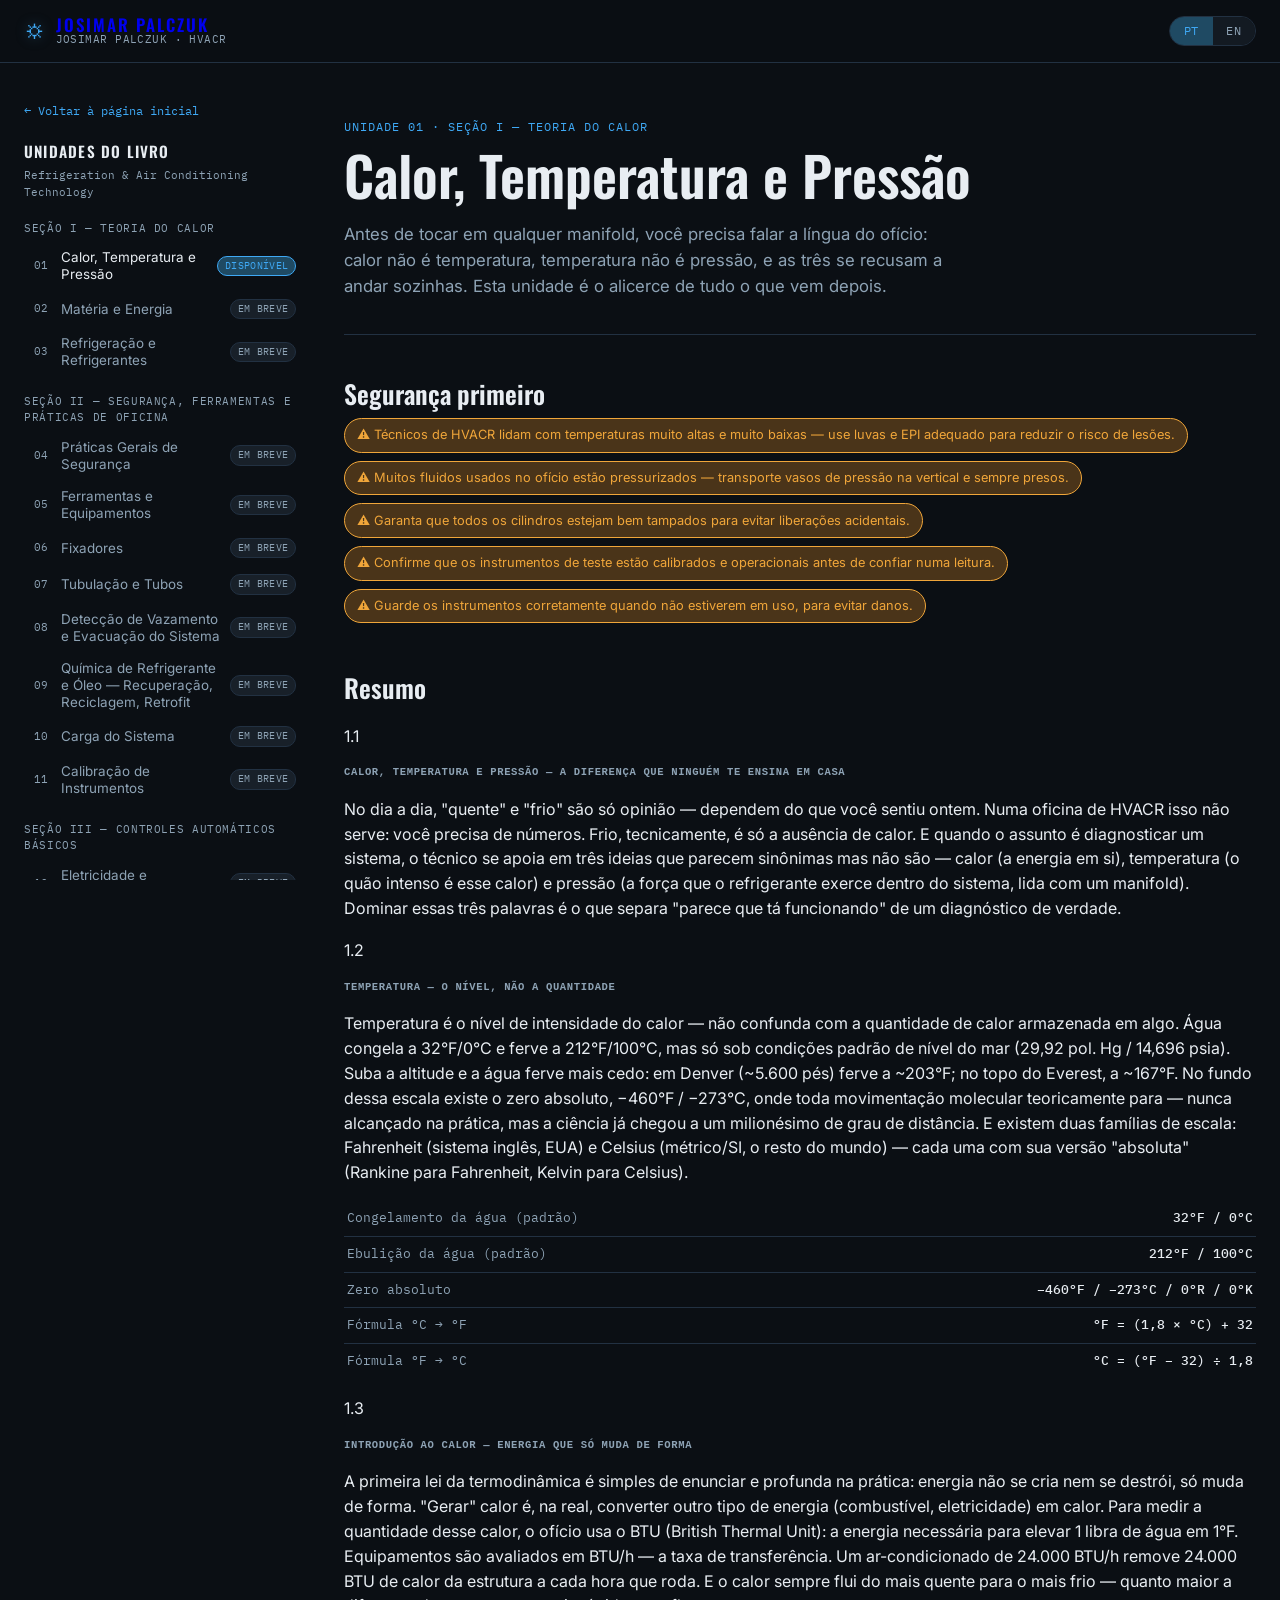
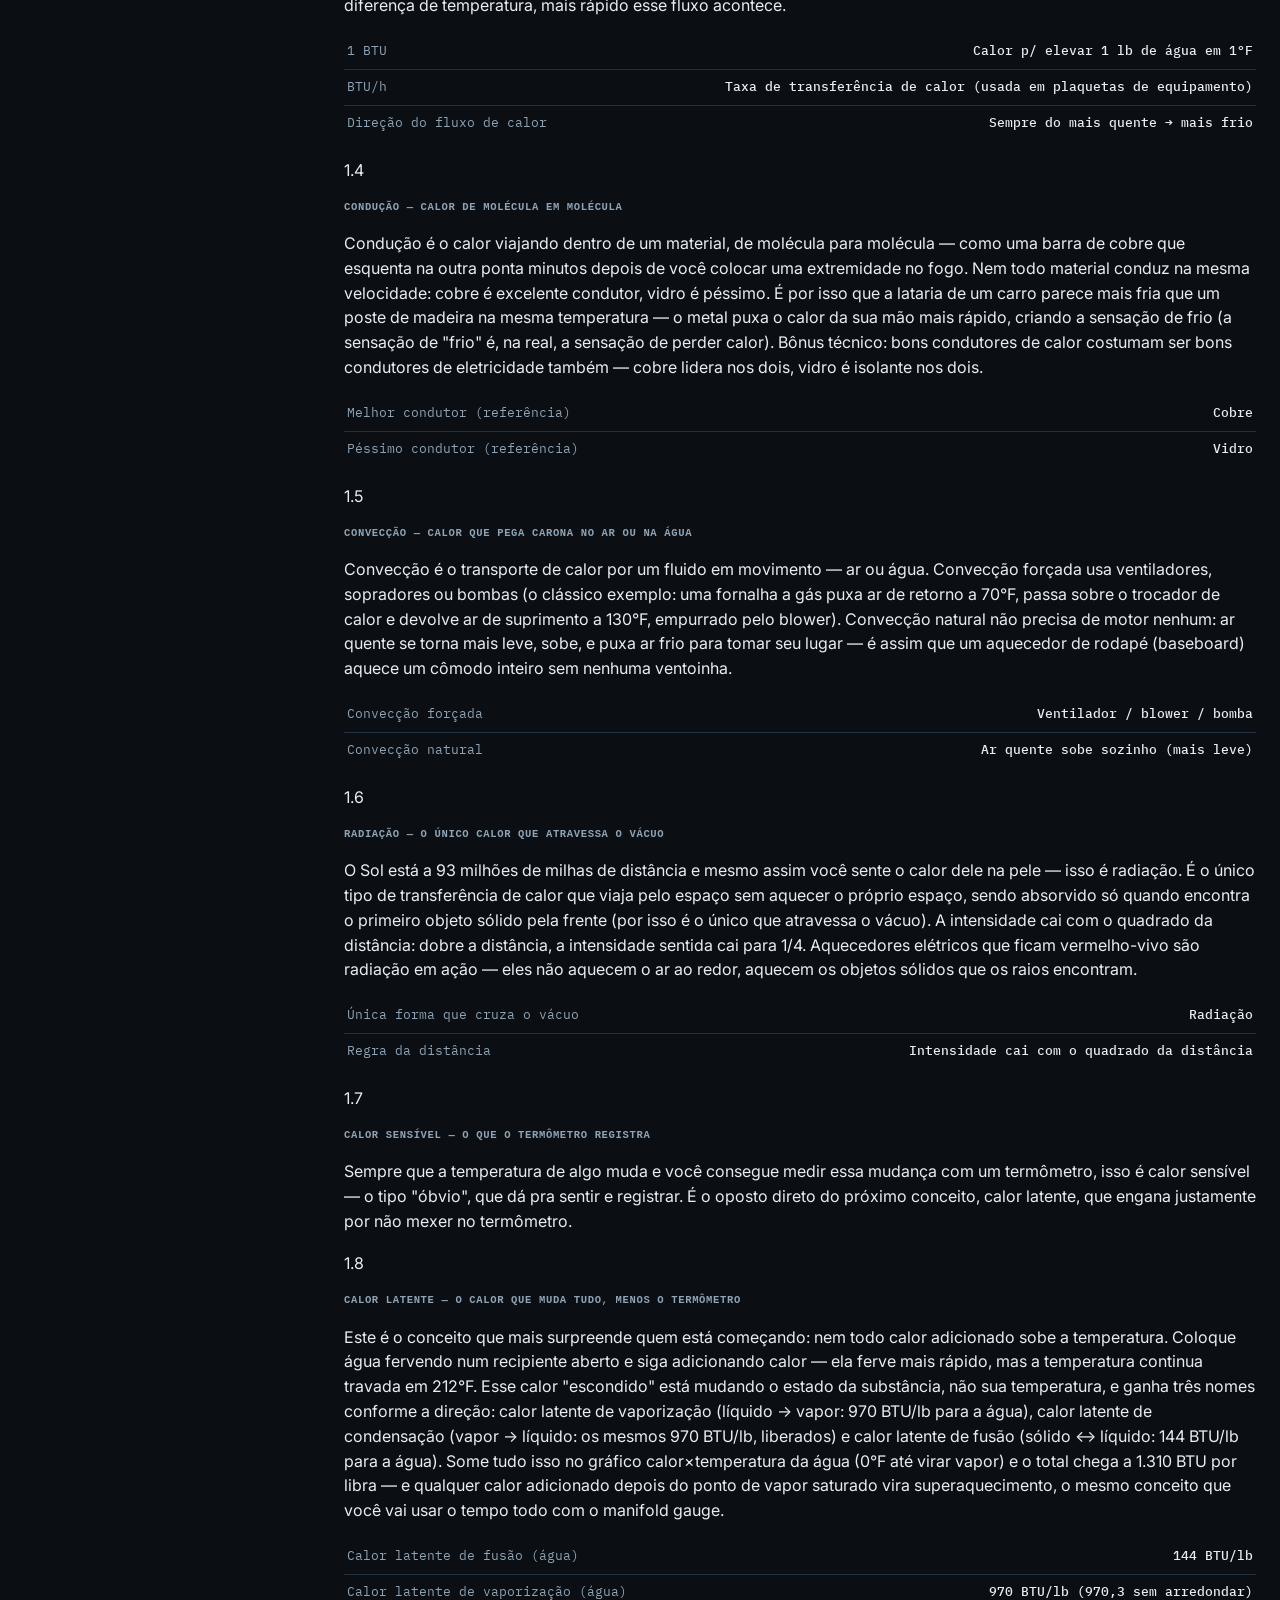
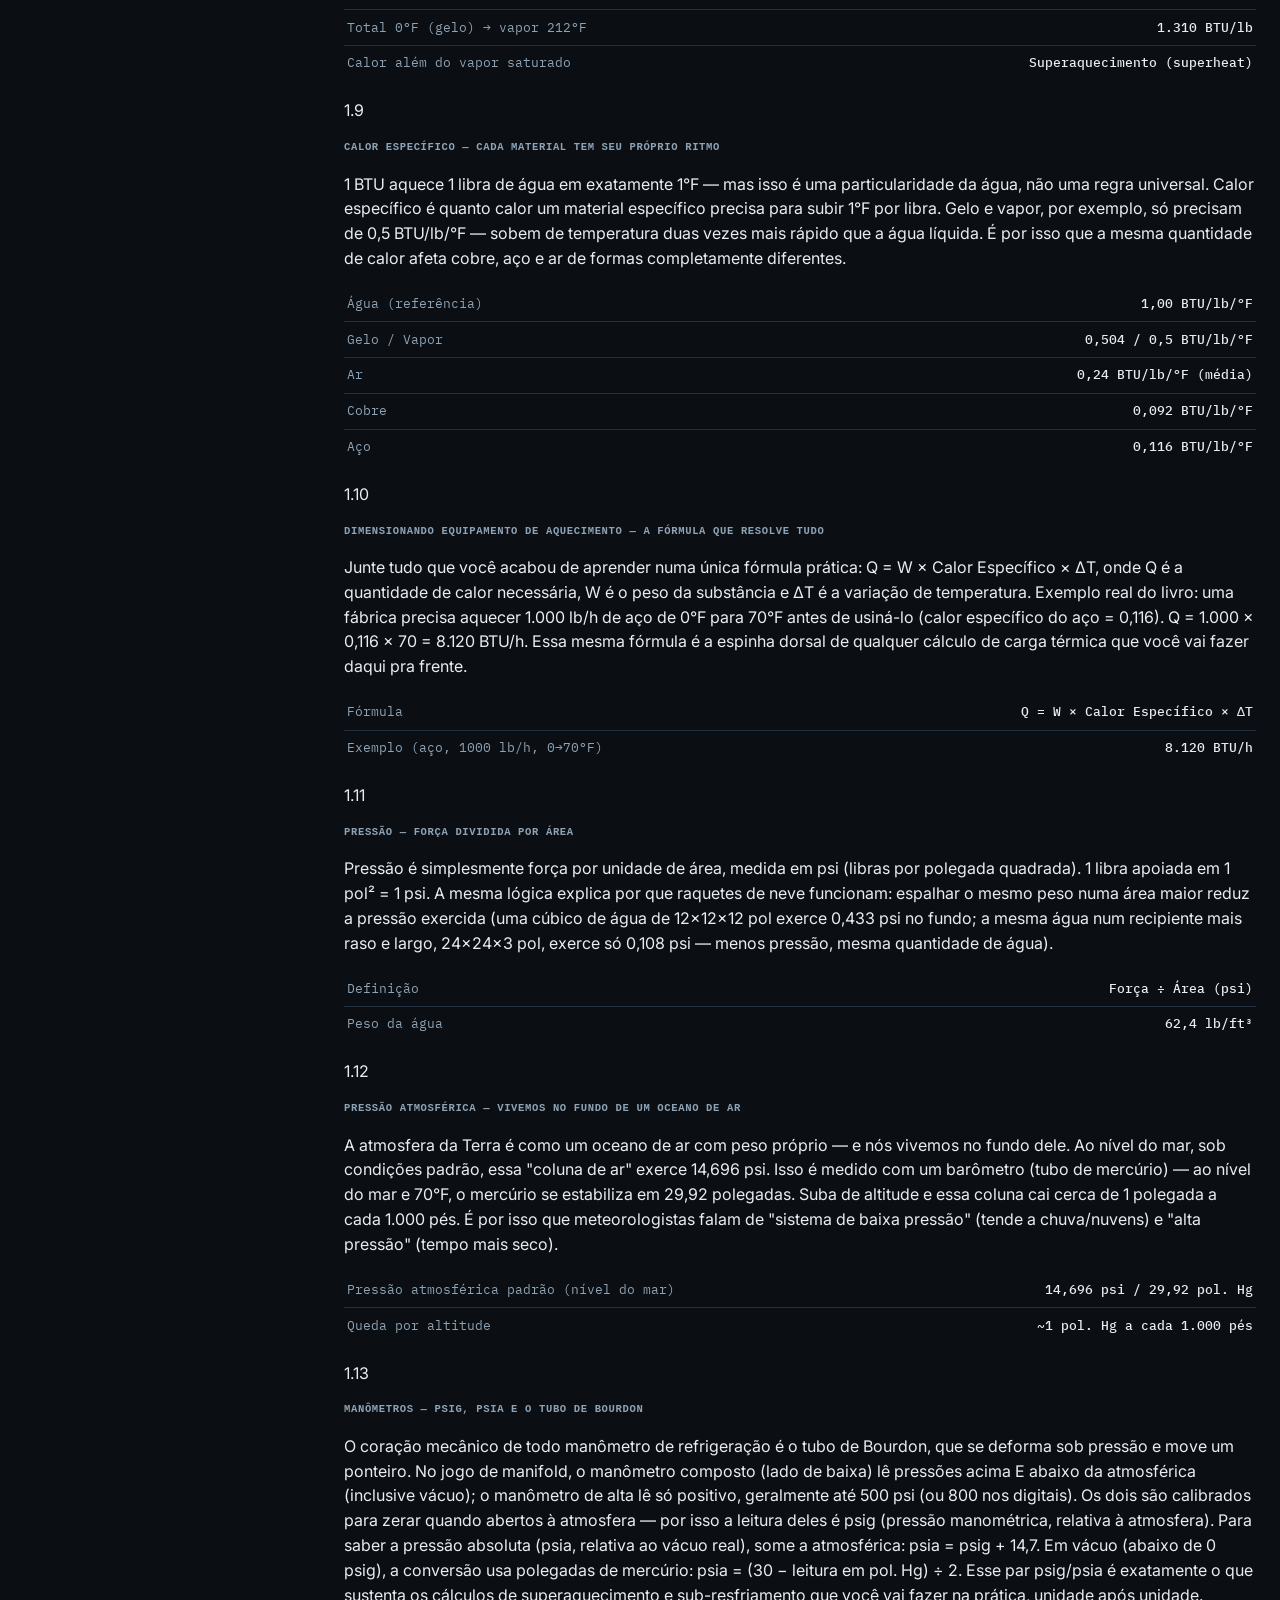
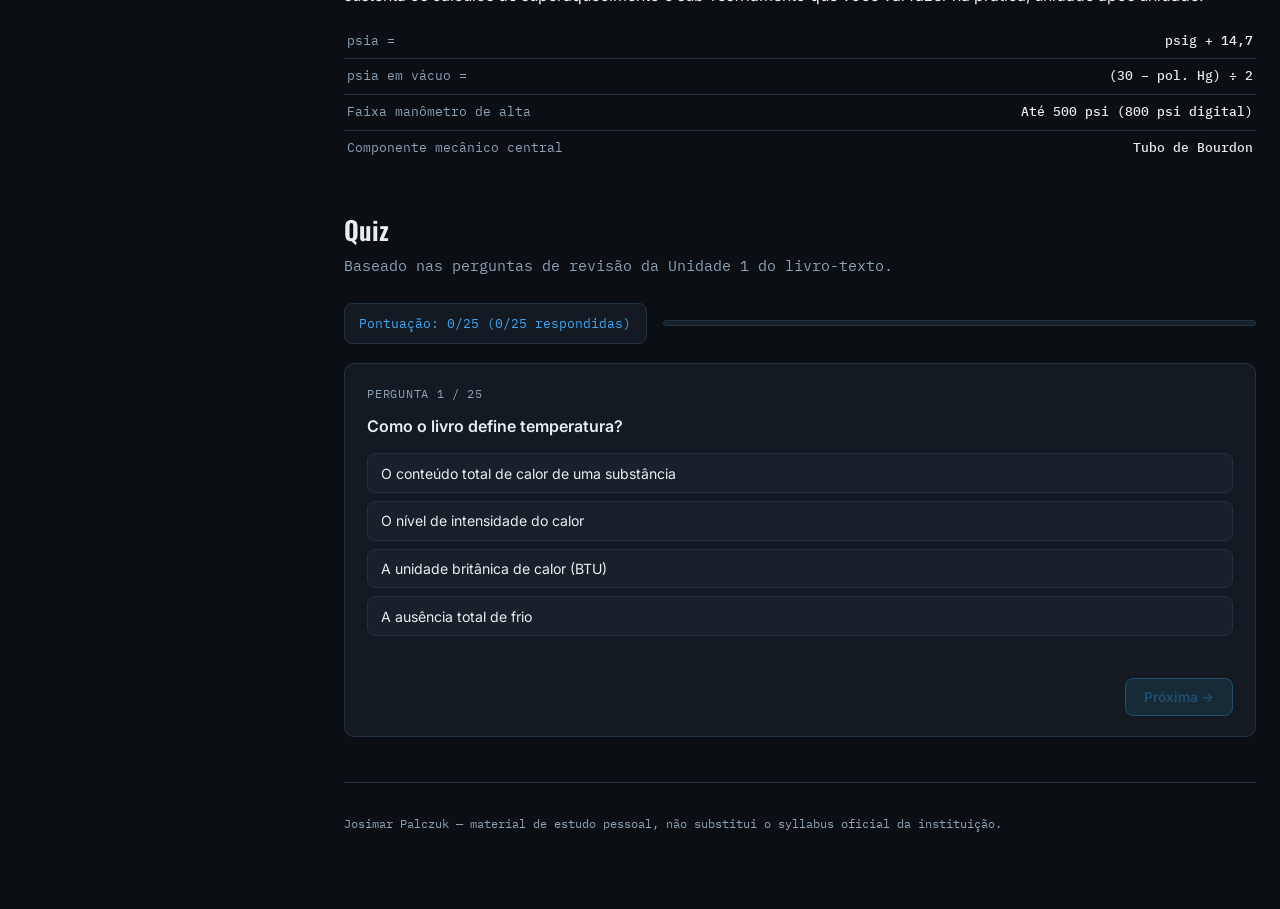
==== commit 165361e6: "Palczuk 21" ====
--- a/unit-01.html
+++ b/unit-01.html
@@ -3,7 +3,7 @@
 <head>
 <meta charset="UTF-8">
 <meta name="viewport" content="width=device-width, initial-scale=1.0">
-<title>Unit 1 — Heat, Temperature, and Pressure · Fieldcraft</title>
+<title>Unit 1 — Heat, Temperature, and Pressure</title>
 <link rel="preconnect" href="https://fonts.googleapis.com">
 <link href="https://fonts.googleapis.com/css2?family=Oswald:wght@400;500;600;700&family=Inter:wght@400;500;600&family=IBM+Plex+Mono:wght@400;500;600&display=swap" rel="stylesheet">
 <link rel="stylesheet" href="styles.css">
@@ -16,7 +16,7 @@
     <a href="index.html" class="brand" style="text-decoration:none;">
       <span class="brand-mark">⛭</span>
       <div class="brand-text">
-        <span class="brand-line1">FIELDCRAFT</span>
+        <span class="brand-line1">JOSIMAR PALCZUK</span>
         <span class="brand-line2" data-i18n="brand.tagline">manual de campo · HVACR</span>
       </div>
     </a>
--- a/unit.css
+++ b/unit.css
@@ -16,19 +16,19 @@
 .chip.safety{background:var(--amber-dim,#4a3419); border-color:var(--amber,#f0a63a); color:var(--amber,#f0a63a);}
 
 /* ---------- Summary sections ---------- */
-.unit-section{
+.summary-block{
   background:var(--panel); border:1px solid var(--line); border-radius:12px;
   padding:1.6rem 1.8rem 1.5rem; margin-top:1.2rem;
 }
-.unit-section-id{
+.summary-section-id{
   font-family:var(--mono); font-size:.7rem; color:var(--low); letter-spacing:.06em;
   text-transform:uppercase; margin:0 0 .3rem;
 }
-.unit-section-title{
+.summary-section-title{
   font-family:var(--display); font-weight:600; font-size:1.3rem; margin:0 0 .8rem; line-height:1.25;
 }
-.unit-section-text{color:var(--text); margin:0 0 1.1rem; max-width:78ch;}
-.unit-section-text:last-child{margin-bottom:0;}
+.summary-section-text{color:var(--text); margin:0 0 1.1rem; max-width:78ch;}
+.summary-section-text:last-child{margin-bottom:0;}
 
 .values-table{width:100%; border-collapse:collapse; font-family:var(--mono); font-size:.82rem; margin-top:.4rem;}
 .values-table tr{border-bottom:1px solid var(--line);}
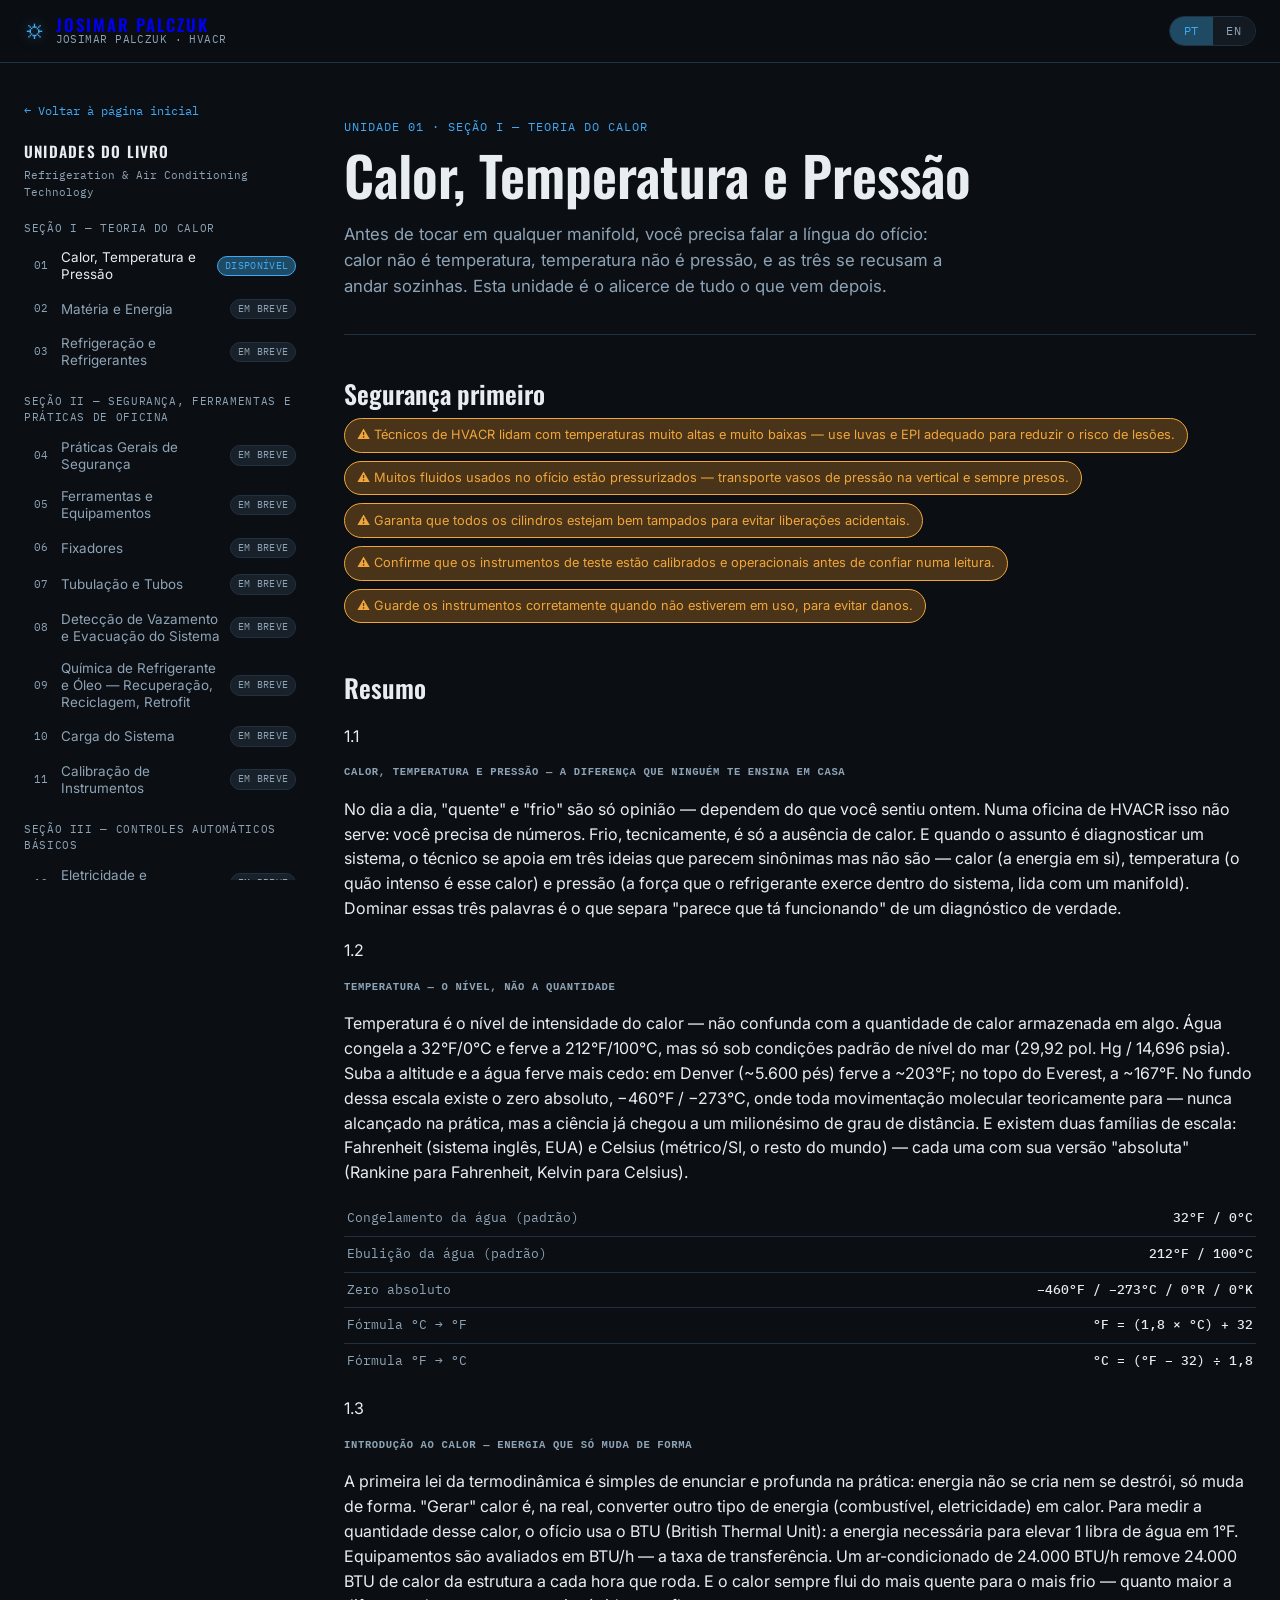
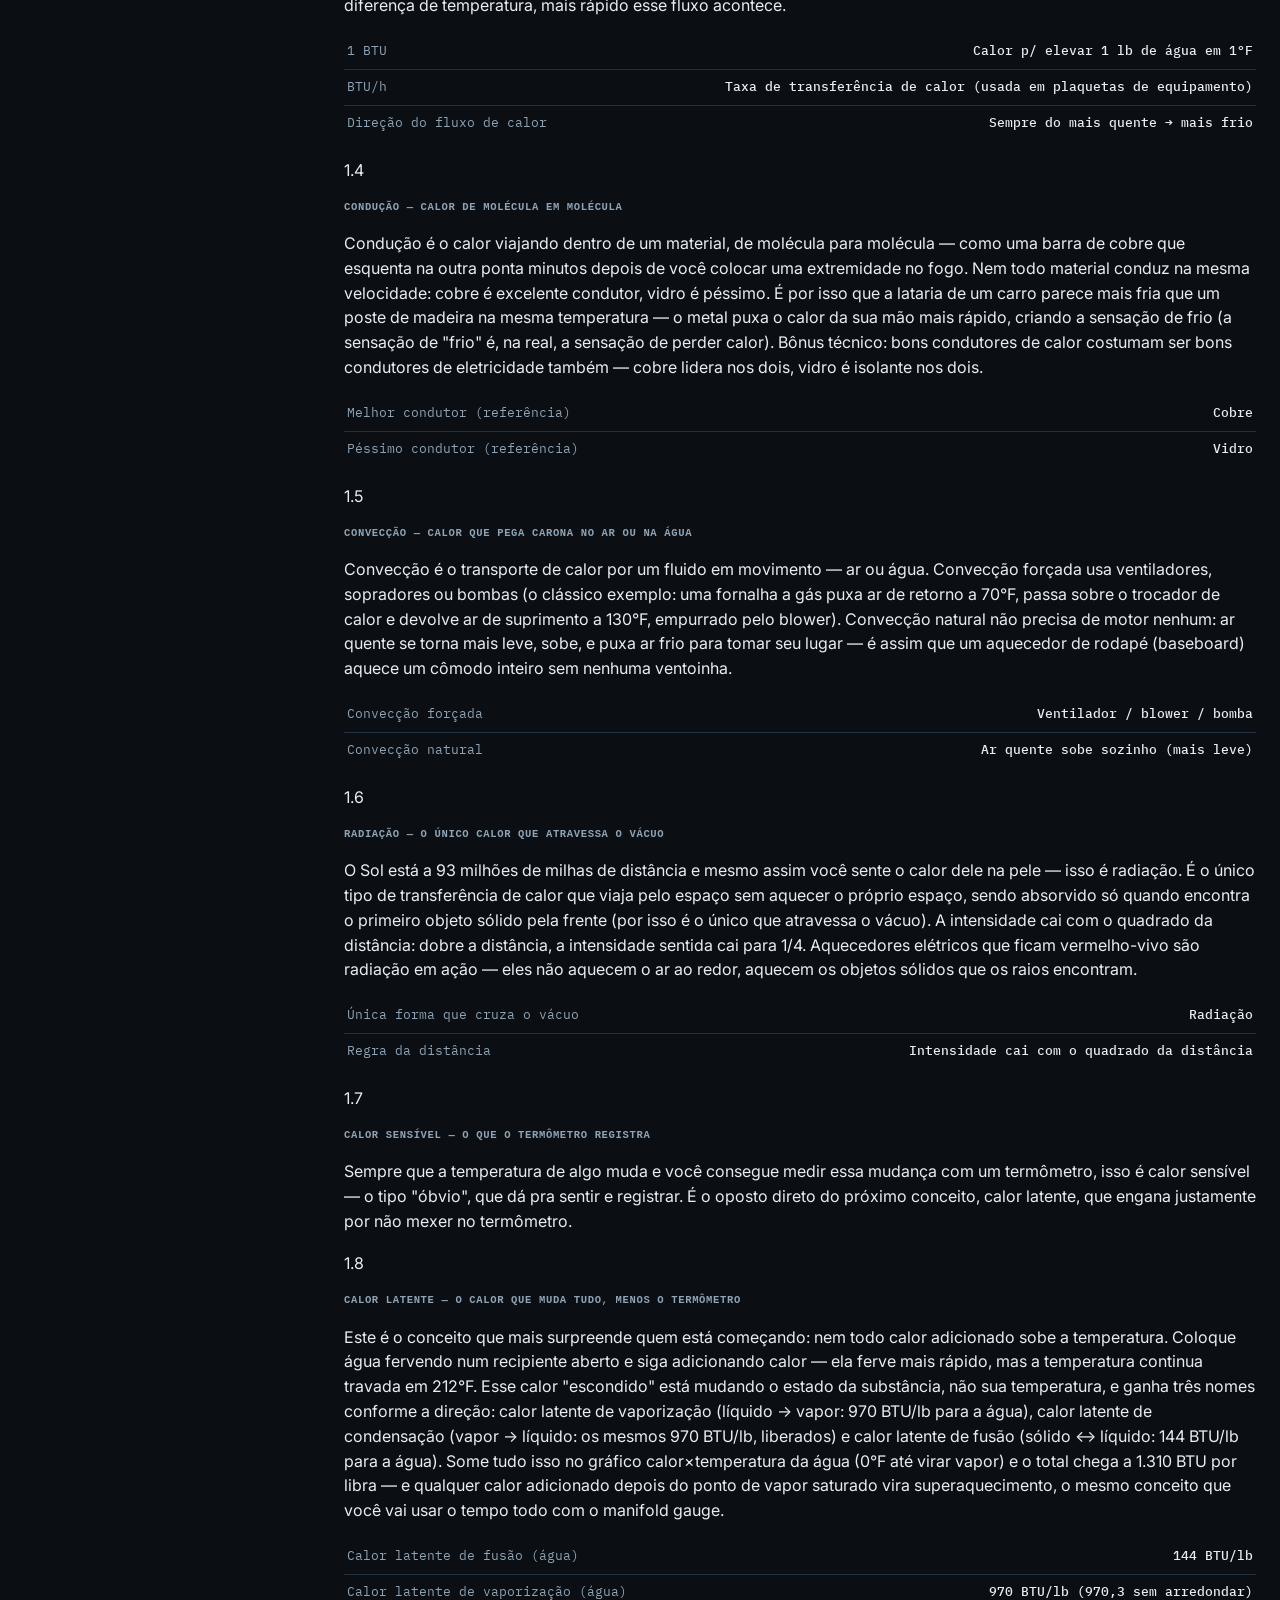
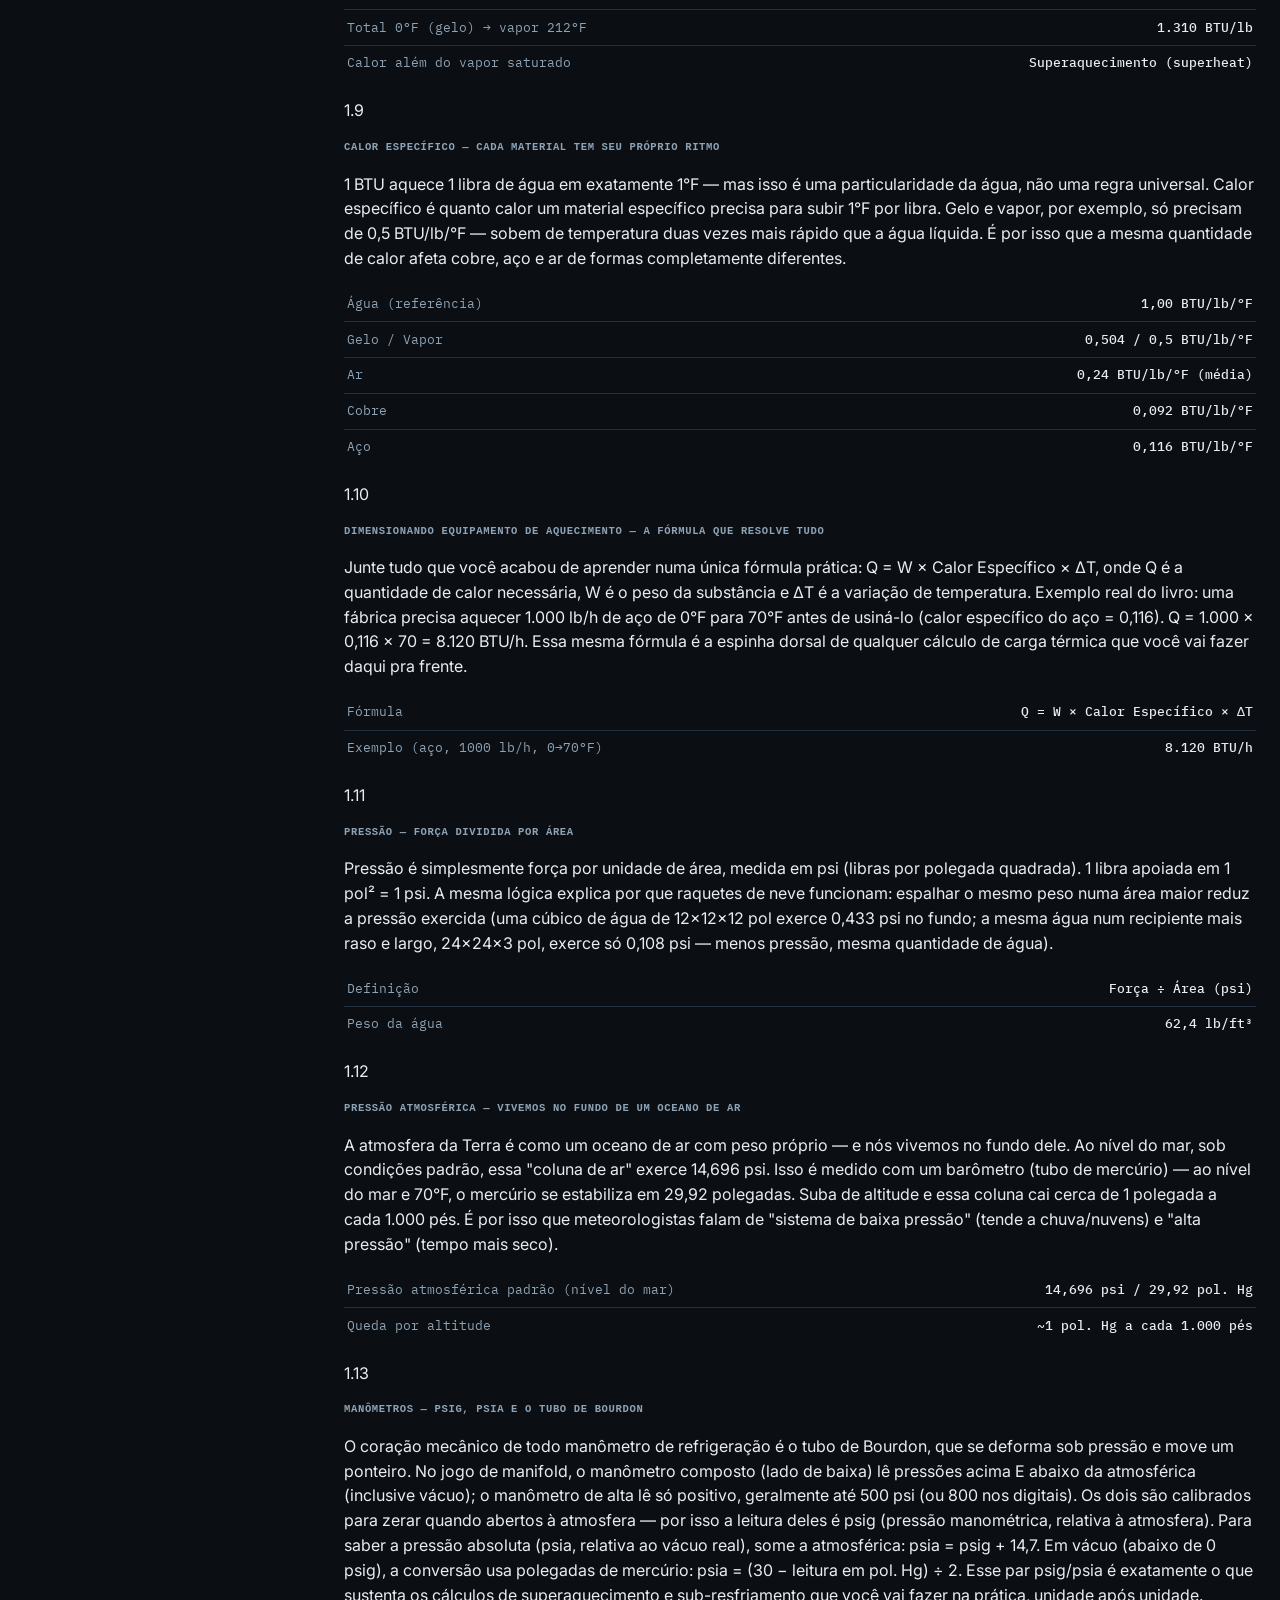
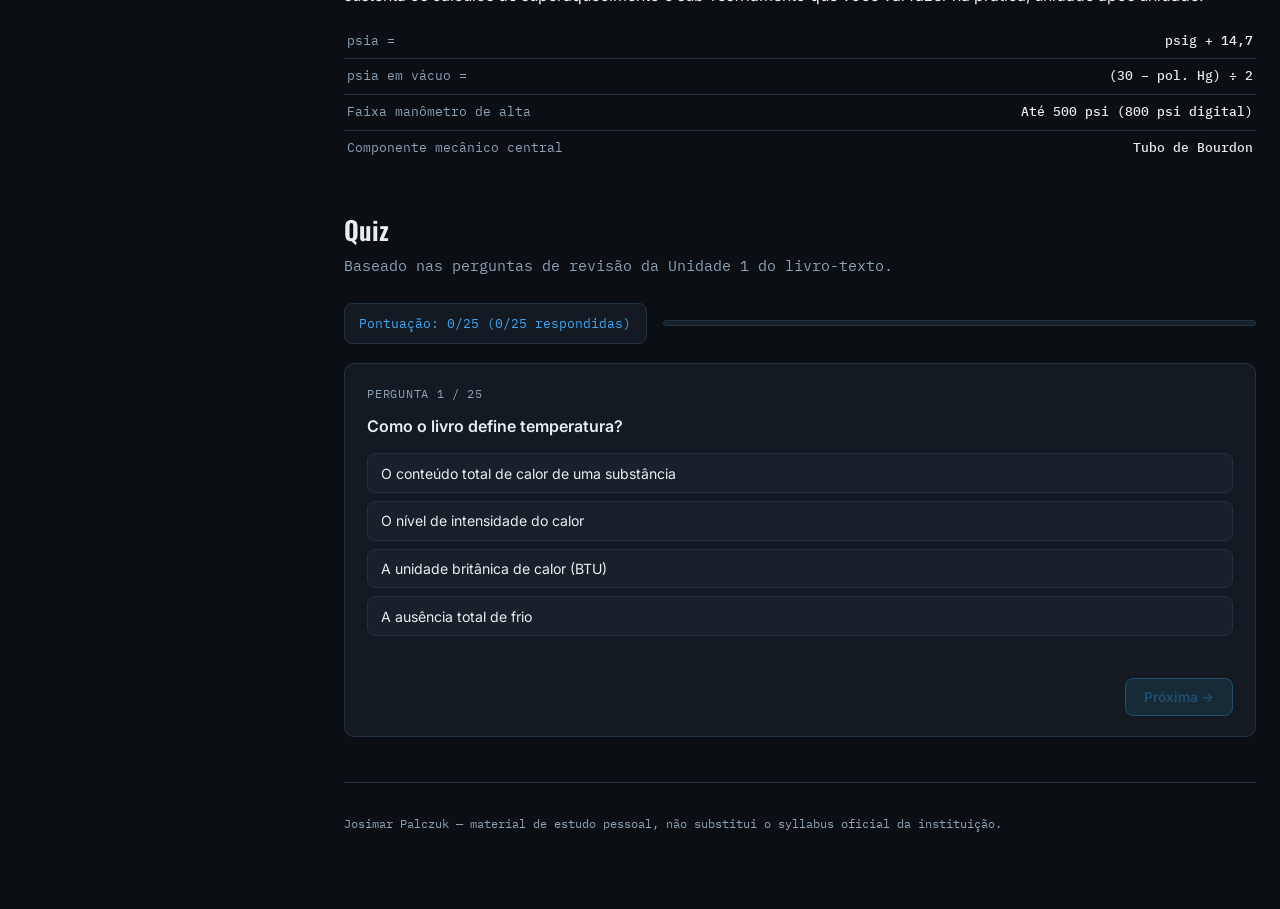
==== commit 89e2a794: "palczuk 22" ====
--- a/unit-01.html
+++ b/unit-01.html
@@ -17,7 +17,7 @@
       <span class="brand-mark">⛭</span>
       <div class="brand-text">
         <span class="brand-line1">JOSIMAR PALCZUK</span>
-        <span class="brand-line2" data-i18n="brand.tagline">manual de campo · HVACR</span>
+        <span class="brand-line2" data-i18n="brand.tagline">HVACR</span>
       </div>
     </a>
     <div class="lang-switch" role="group" aria-label="Language / Idioma">
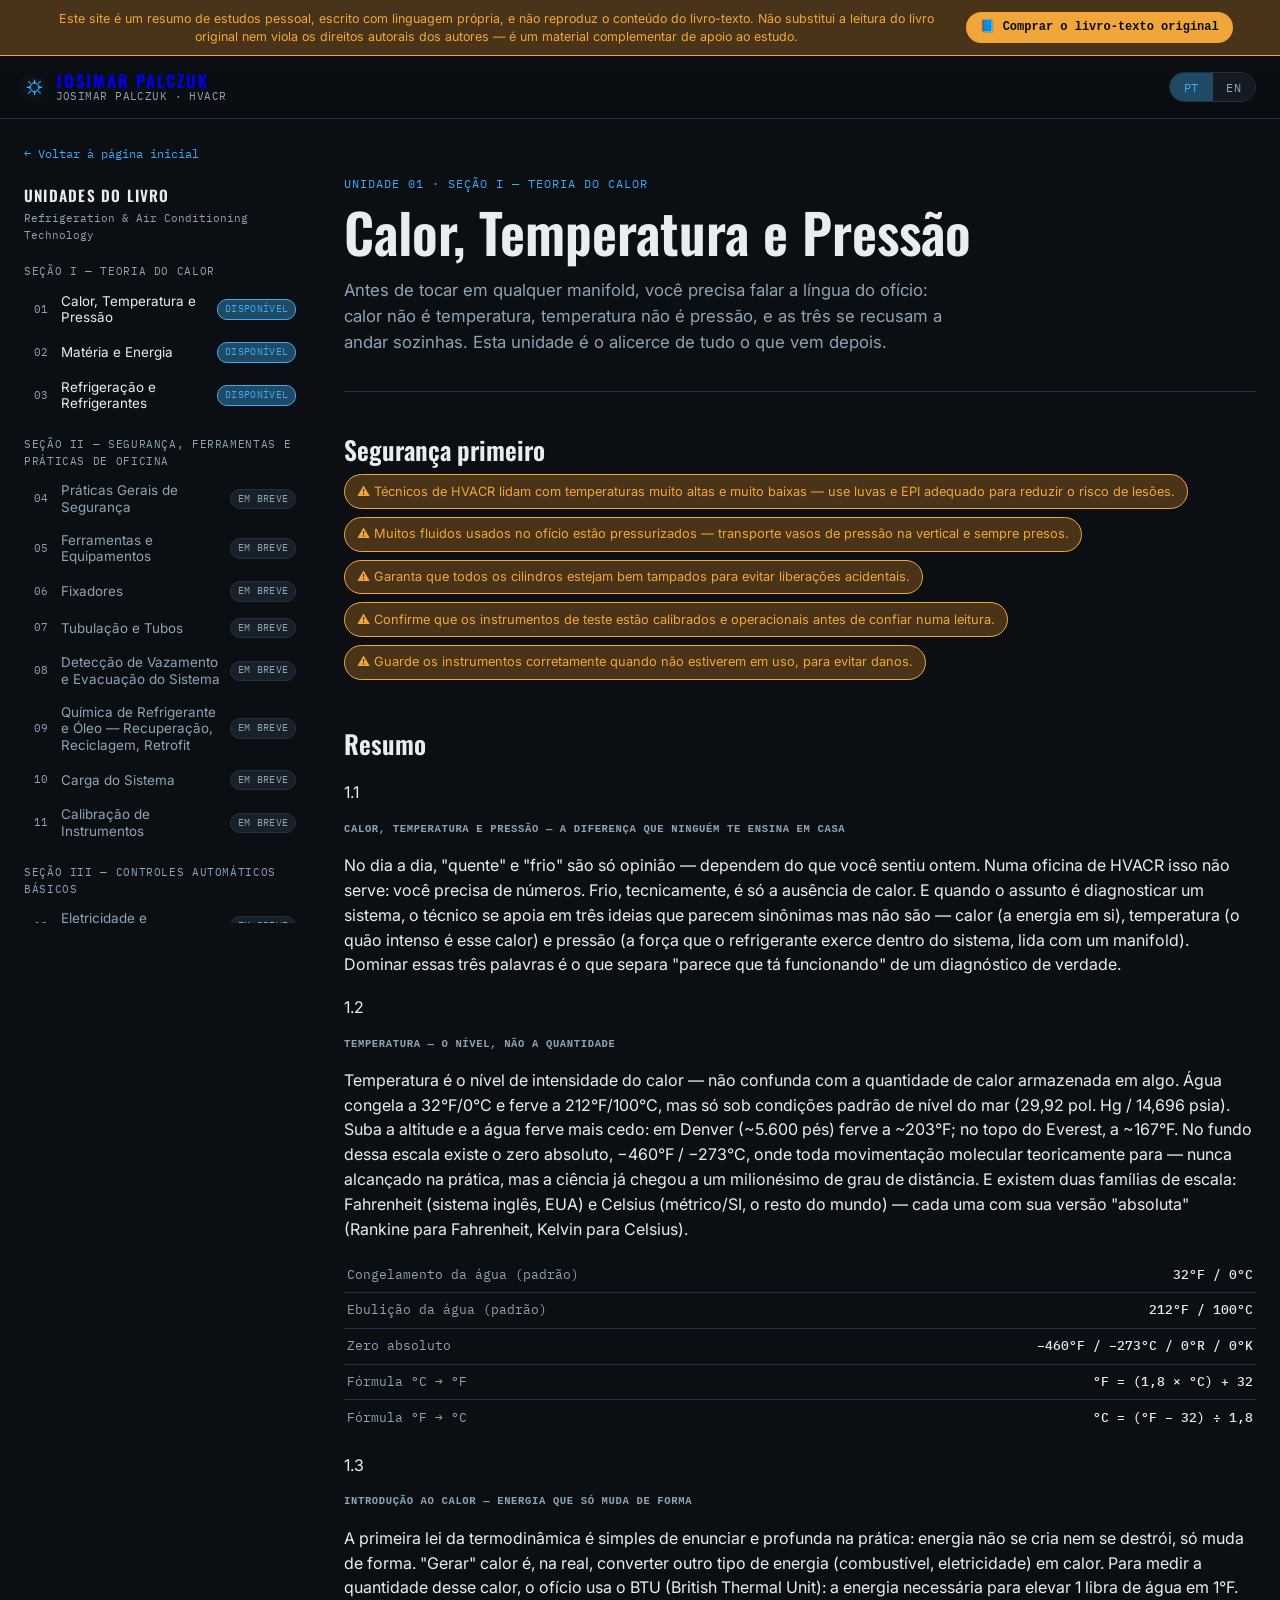
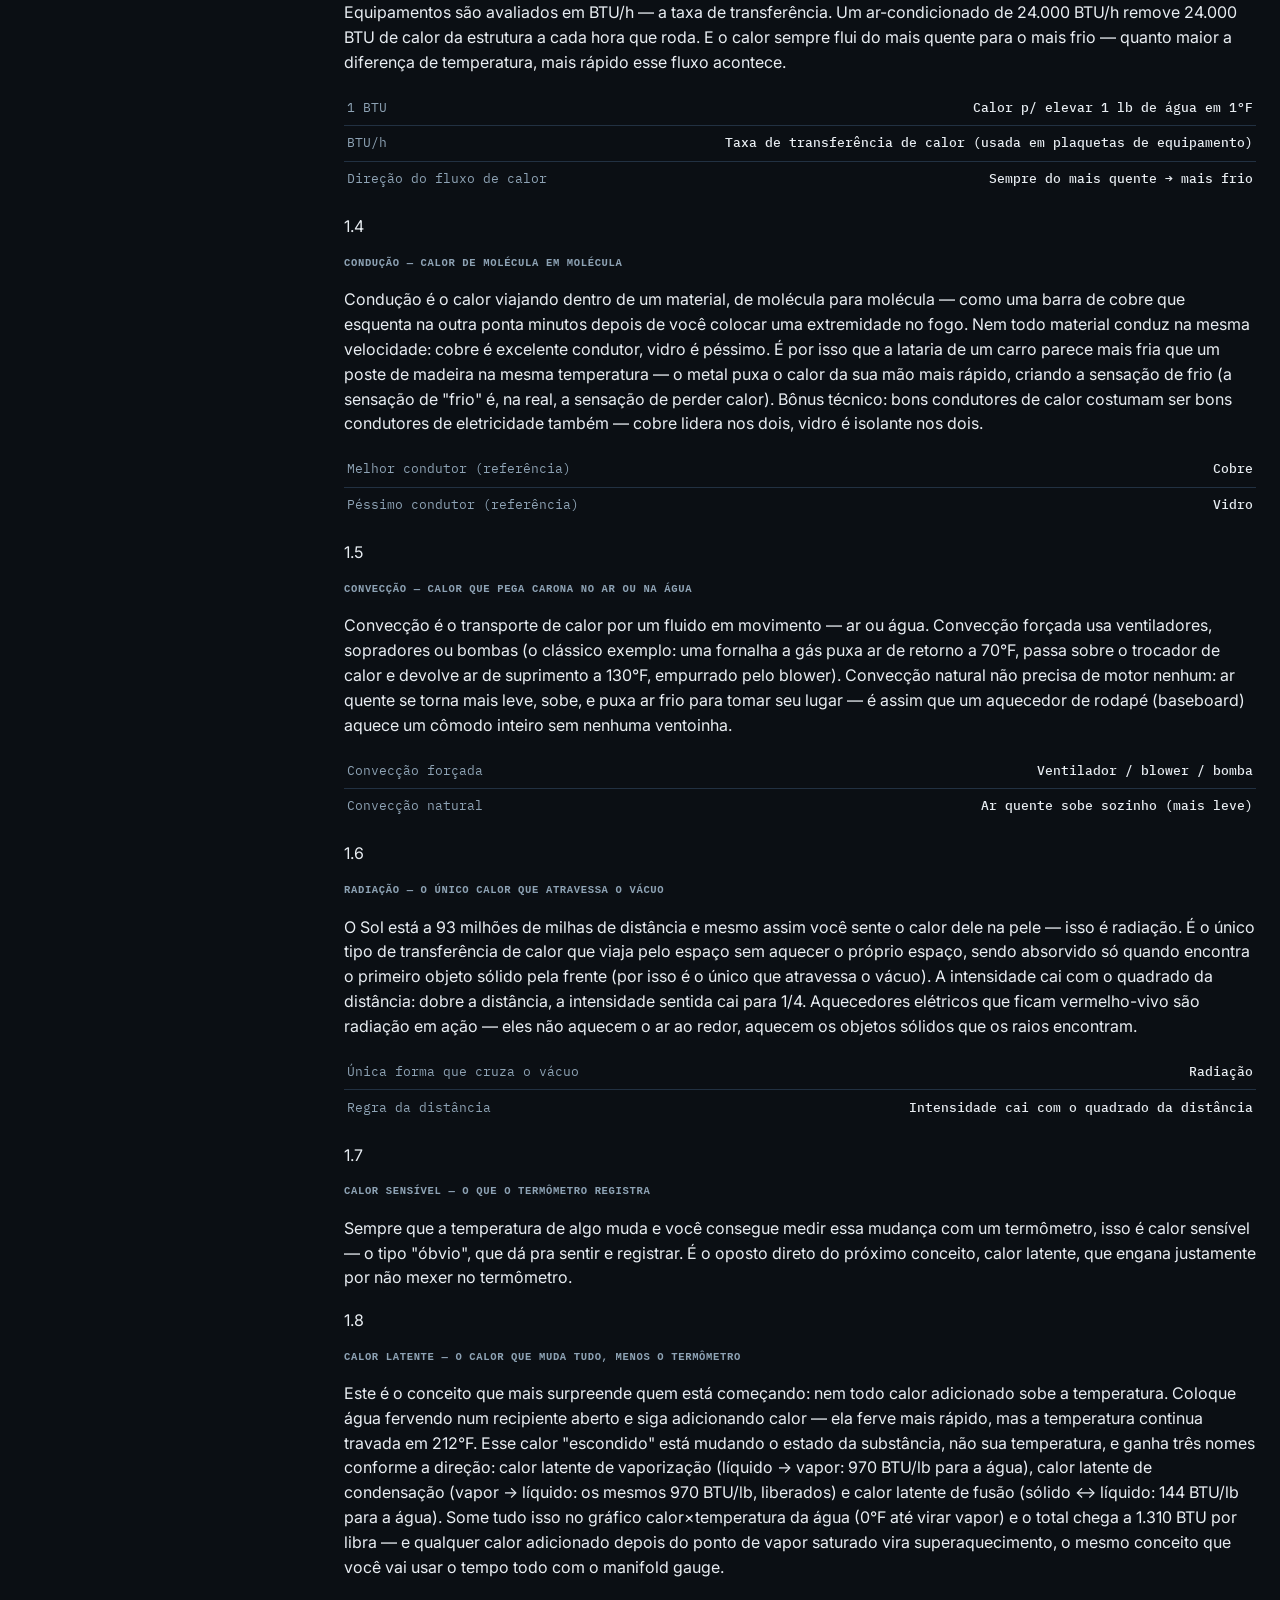
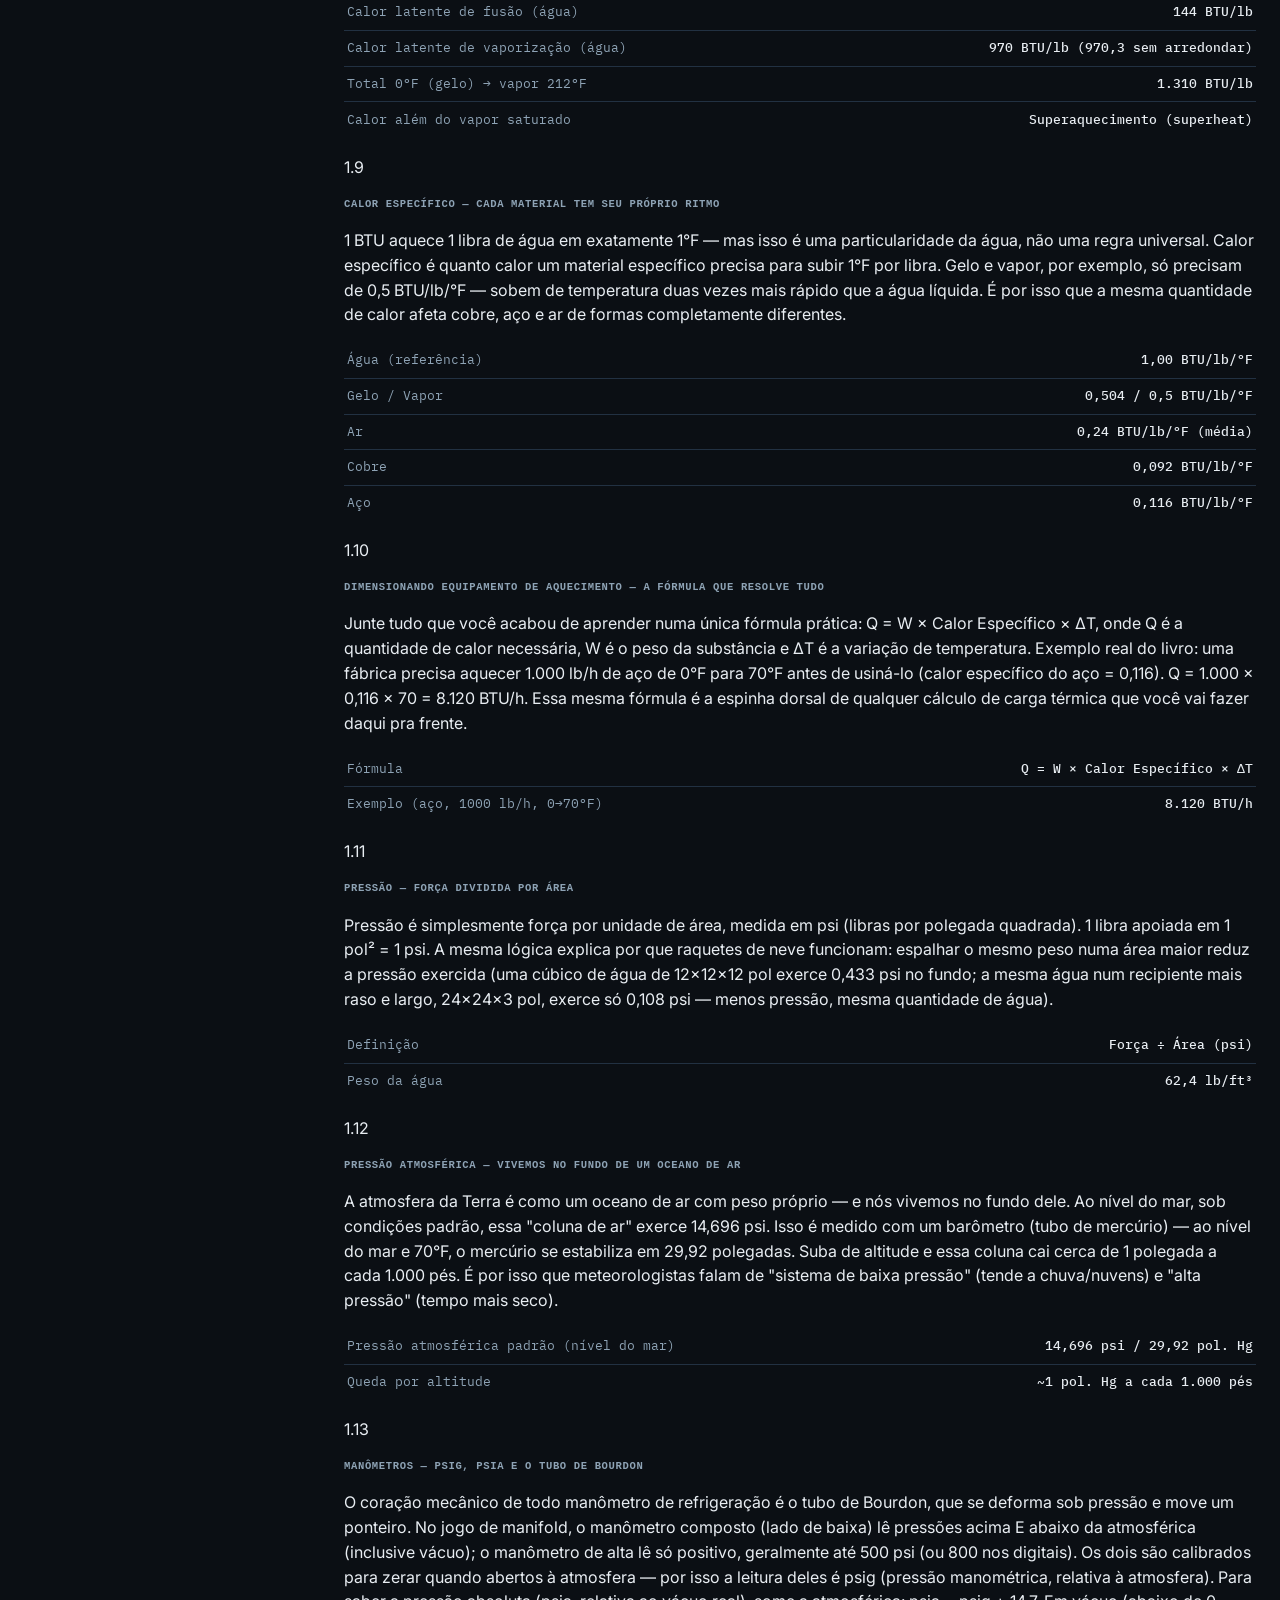
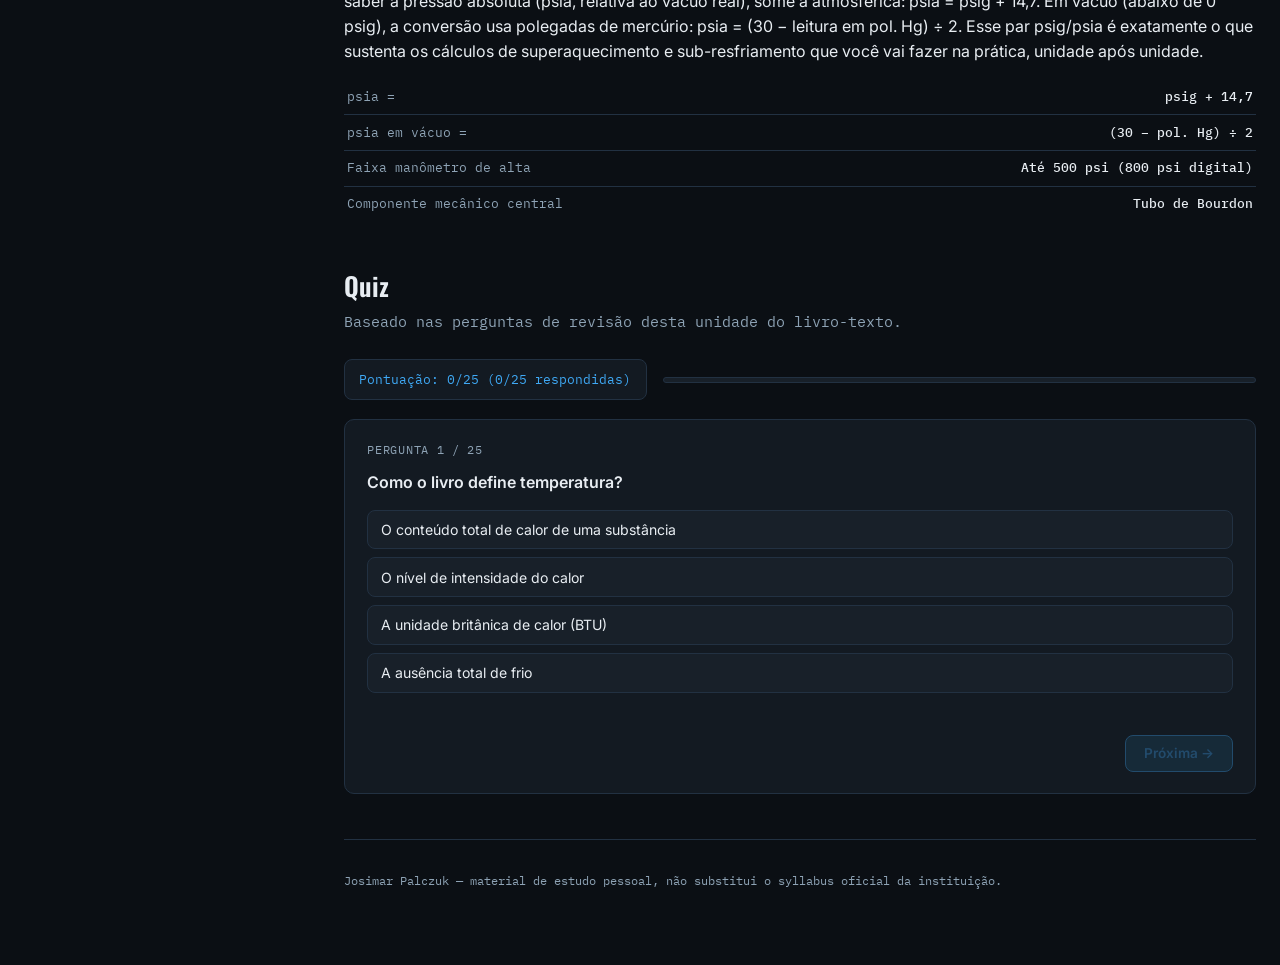
==== commit 09c0a288: "palczuk 28" ====
--- a/unit-01.html
+++ b/unit-01.html
@@ -10,6 +10,11 @@
 <link rel="stylesheet" href="unit.css">
 </head>
 <body>
+
+<div class="book-notice">
+  <p class="book-notice-text" data-i18n="banner.text">Este site é um resumo de estudos pessoal, escrito com linguagem própria, e não reproduz o conteúdo do livro-texto. Não substitui a leitura do livro original nem viola os direitos autorais dos autores — é um material complementar de apoio ao estudo.</p>
+  <a class="book-notice-link" href="https://www.amazon.com/dp/0357122275?ref=ppx_yo2ov_dt_b_fed_asin_title" target="_blank" rel="noopener noreferrer" data-i18n="banner.cta">📘 Comprar o livro-texto original</a>
+</div>
 
 <header class="topbar">
   <div class="topbar-inner">
@@ -54,7 +59,7 @@
     <section class="unit-block">
       <div class="quiz-header">
         <h2 class="section-title" data-i18n="unit.quiz.title">Quiz</h2>
-        <p class="section-sub" data-i18n="unit.quiz.sub">Baseado nas perguntas de revisão da Unidade 1 do livro-texto.</p>
+        <p class="section-sub" data-i18n="unit.quiz.sub">Baseado nas perguntas de revisão desta unidade do livro-texto.</p>
       </div>
       <div class="quiz-progress-row">
         <div class="quiz-score" id="quizScore"></div>
@@ -71,6 +76,7 @@
 
 <script src="units-data.js"></script>
 <script src="unit1-data.js"></script>
+<script>window.CURRENT_UNIT_DATA = UNIT1_DATA;</script>
 <script src="script.js"></script>
 <script src="unit.js"></script>
 </body>
--- a/styles.css
+++ b/styles.css
@@ -21,6 +21,31 @@
 @media (prefers-reduced-motion: reduce){
   html{scroll-behavior:auto;}
   *{animation-duration:.001ms !important; transition-duration:.001ms !important;}
+}
+
+/* ---------- Book notice banner ---------- */
+.book-notice{
+  background:var(--amber-dim);
+  border-bottom:1px solid var(--amber);
+  padding:.6rem 1.5rem;
+  display:flex; flex-wrap:wrap; align-items:center; justify-content:center;
+  gap:.4rem 1.2rem;
+  text-align:center;
+}
+.book-notice-text{
+  font-family:var(--sans); font-size:.78rem; color:var(--amber);
+  margin:0; max-width:900px; line-height:1.45;
+}
+.book-notice-link{
+  font-family:var(--mono); font-size:.75rem; font-weight:600;
+  color:var(--bg); background:var(--amber);
+  padding:.4rem .9rem; border-radius:16px; text-decoration:none;
+  white-space:nowrap; transition:opacity .15s, transform .15s;
+  flex-shrink:0;
+}
+.book-notice-link:hover{opacity:.85; transform:translateY(-1px);}
+@media (max-width: 700px){
+  .book-notice{padding:.6rem 1rem; text-align:left; justify-content:flex-start;}
 }
 
 /* ---------- Topbar ---------- */
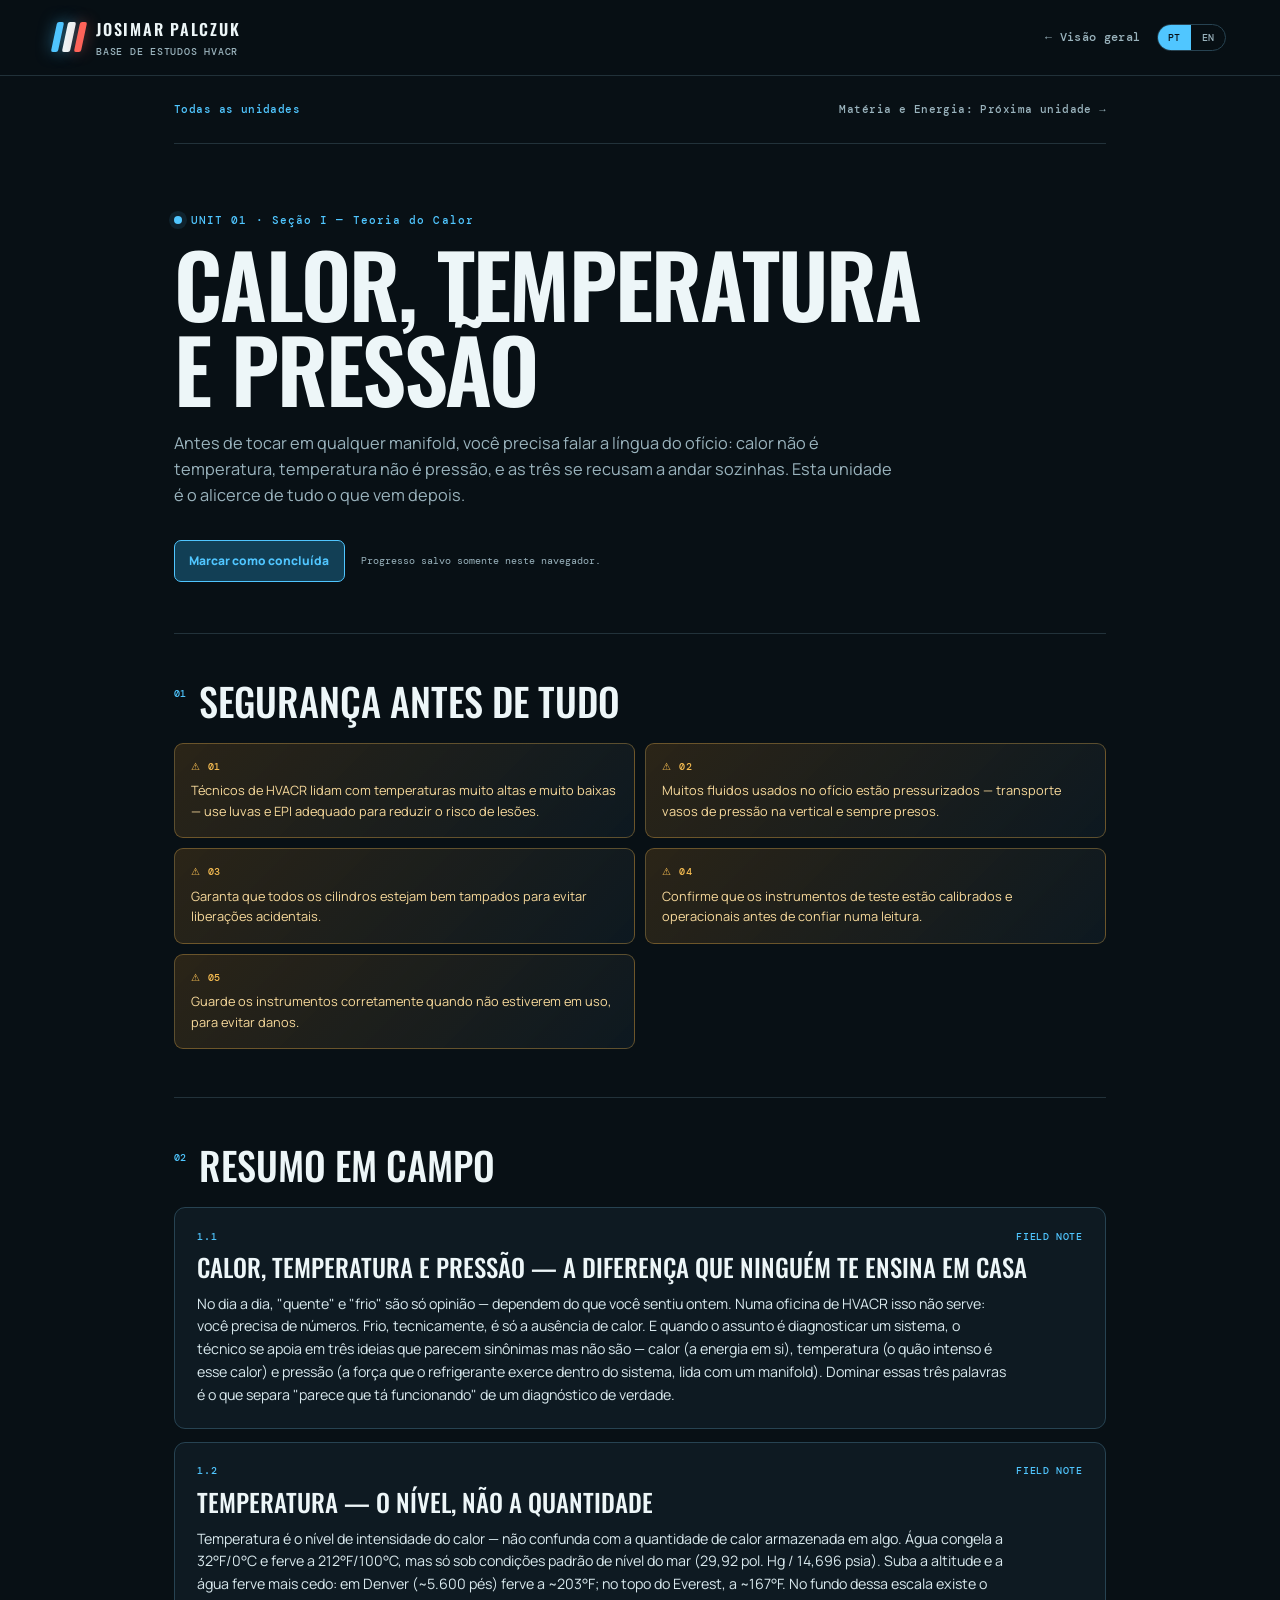
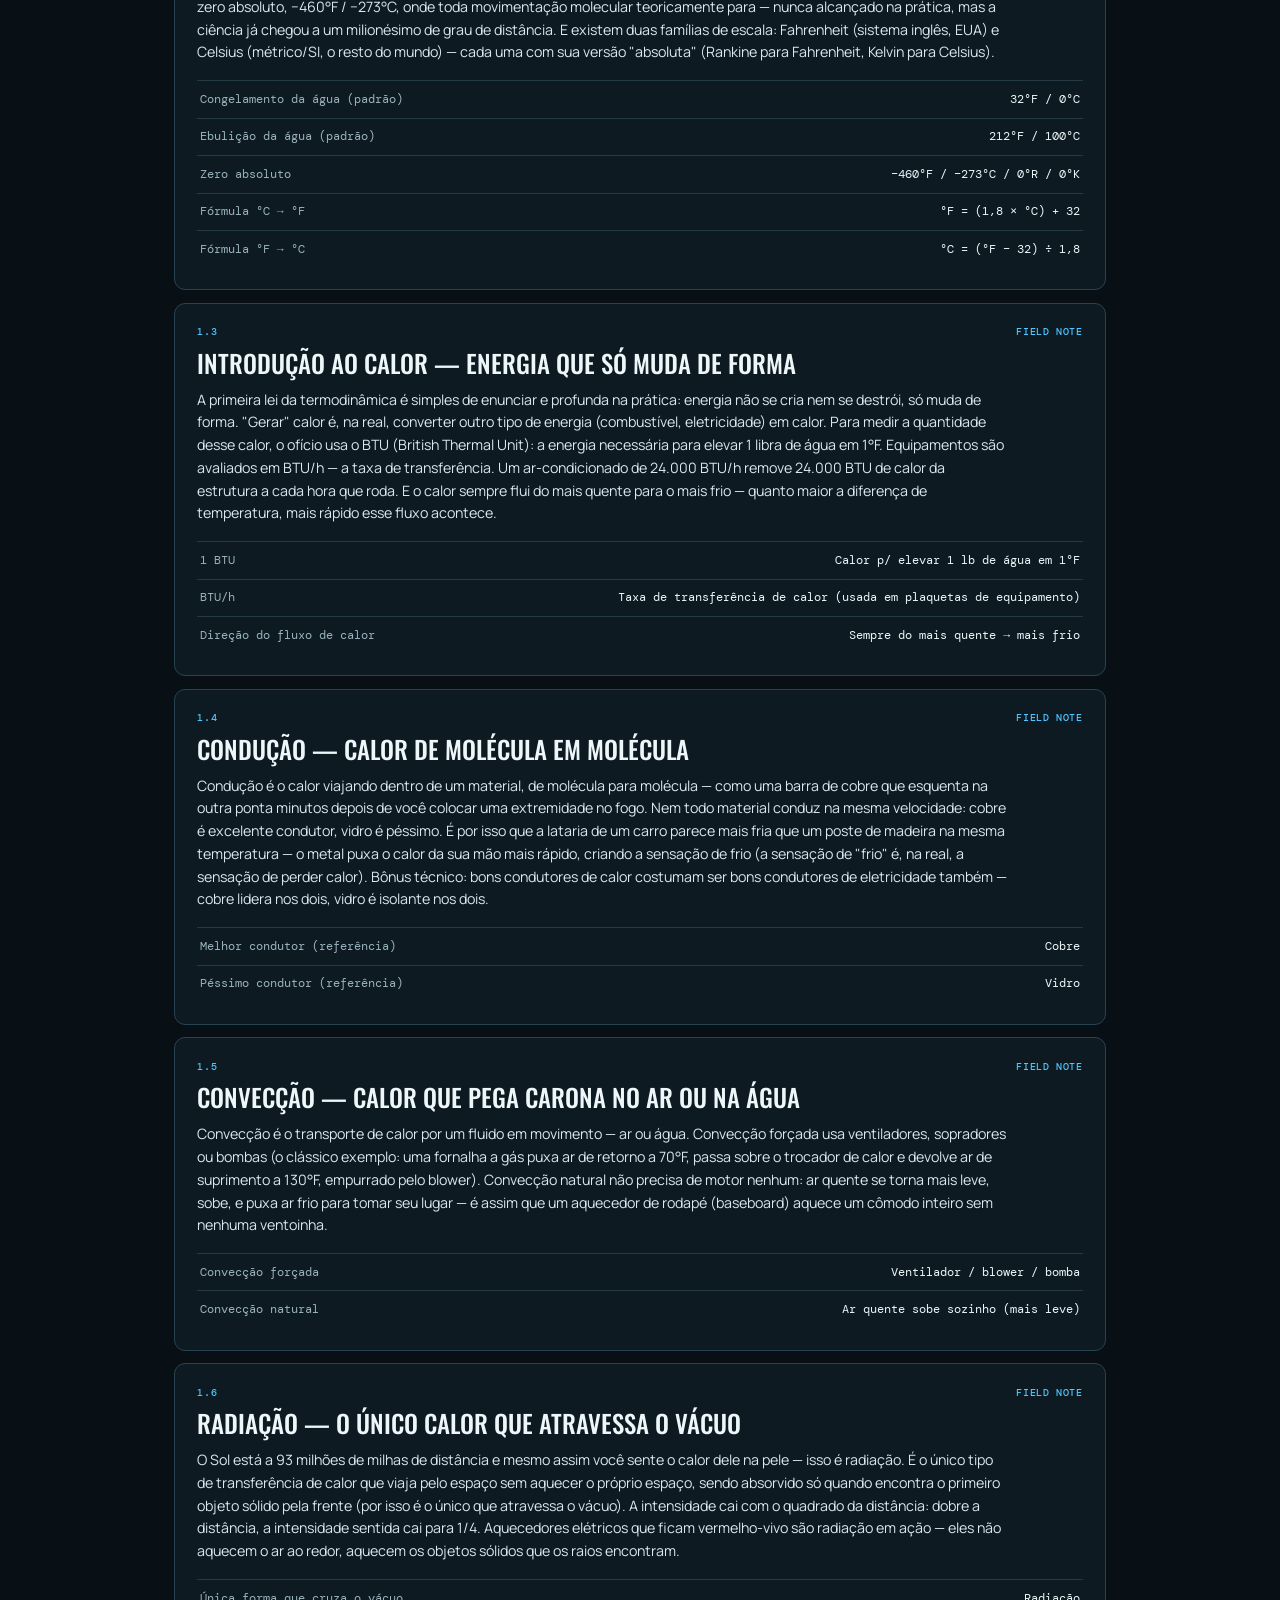
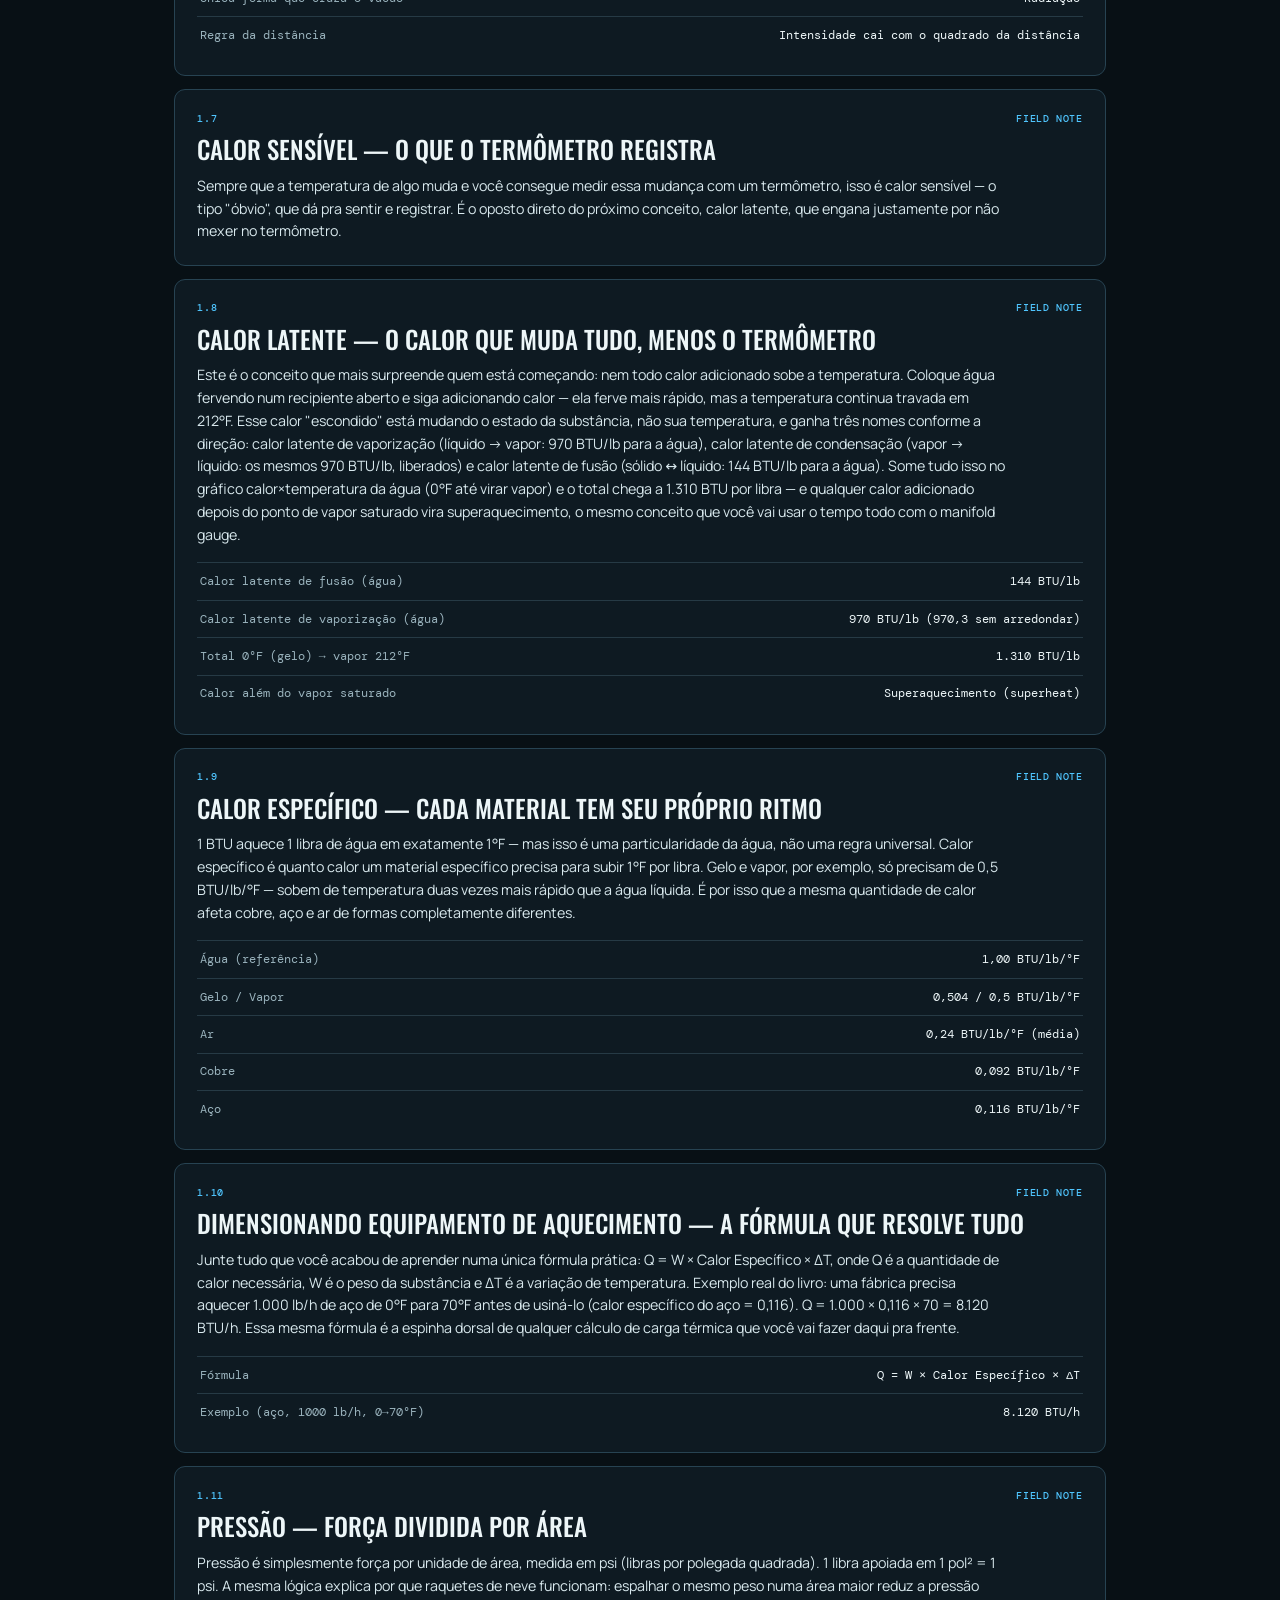
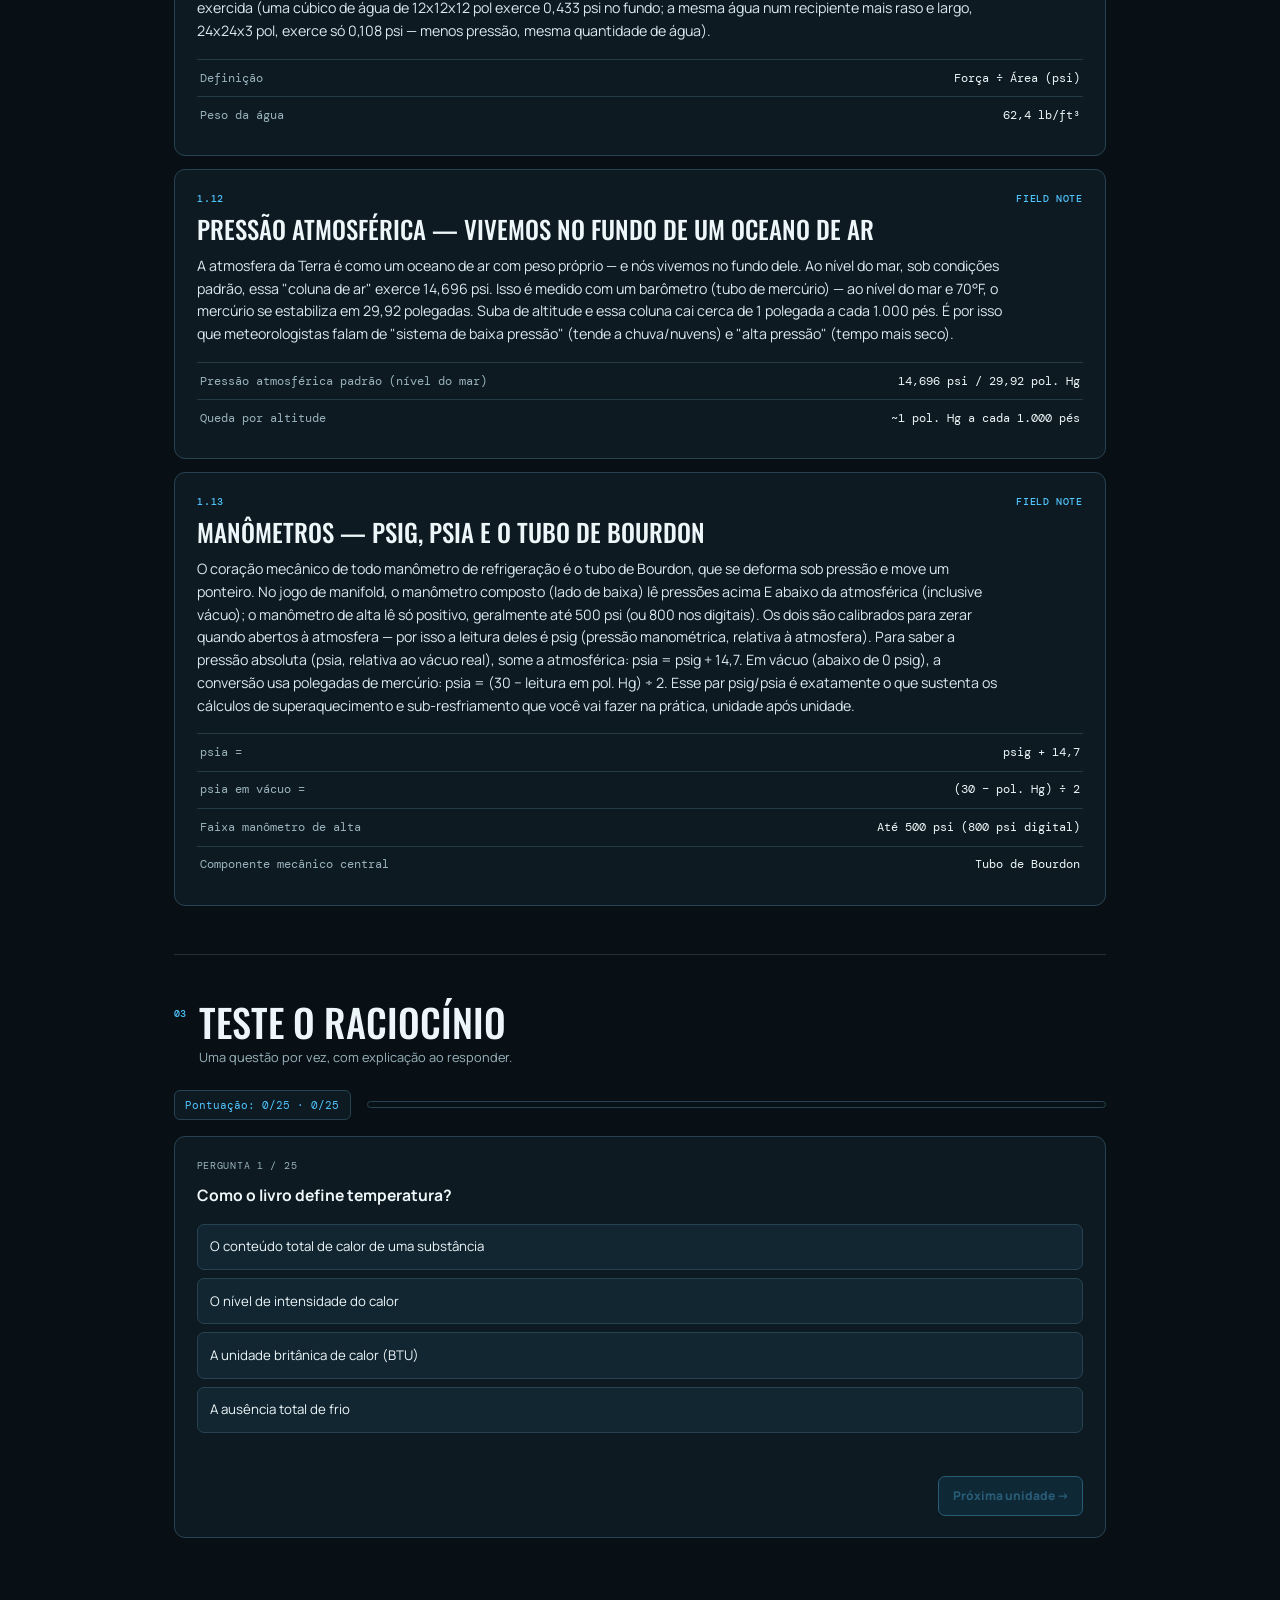
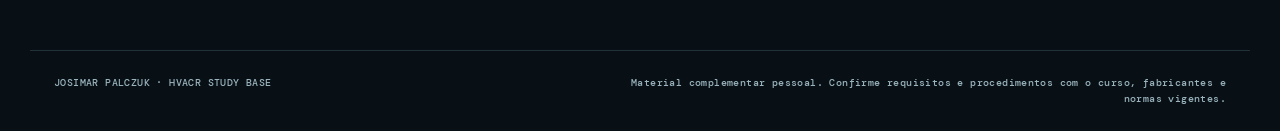
==== commit e60447d6: "palczuk 29" ====
--- a/unit-01.html
+++ b/unit-01.html
@@ -1,83 +1,10 @@
-<!DOCTYPE html>
-<html lang="pt-BR" id="htmlRoot">
-<head>
-<meta charset="UTF-8">
-<meta name="viewport" content="width=device-width, initial-scale=1.0">
-<title>Unit 1 — Heat, Temperature, and Pressure</title>
-<link rel="preconnect" href="https://fonts.googleapis.com">
-<link href="https://fonts.googleapis.com/css2?family=Oswald:wght@400;500;600;700&family=Inter:wght@400;500;600&family=IBM+Plex+Mono:wght@400;500;600&display=swap" rel="stylesheet">
-<link rel="stylesheet" href="styles.css">
-<link rel="stylesheet" href="unit.css">
-</head>
-<body>
-
-<div class="book-notice">
-  <p class="book-notice-text" data-i18n="banner.text">Este site é um resumo de estudos pessoal, escrito com linguagem própria, e não reproduz o conteúdo do livro-texto. Não substitui a leitura do livro original nem viola os direitos autorais dos autores — é um material complementar de apoio ao estudo.</p>
-  <a class="book-notice-link" href="https://www.amazon.com/dp/0357122275?ref=ppx_yo2ov_dt_b_fed_asin_title" target="_blank" rel="noopener noreferrer" data-i18n="banner.cta">📘 Comprar o livro-texto original</a>
-</div>
-
-<header class="topbar">
-  <div class="topbar-inner">
-    <a href="index.html" class="brand" style="text-decoration:none;">
-      <span class="brand-mark">⛭</span>
-      <div class="brand-text">
-        <span class="brand-line1">JOSIMAR PALCZUK</span>
-        <span class="brand-line2" data-i18n="brand.tagline">HVACR</span>
-      </div>
-    </a>
-    <div class="lang-switch" role="group" aria-label="Language / Idioma">
-      <button class="lang-btn" data-lang="pt">PT</button>
-      <button class="lang-btn" data-lang="en">EN</button>
-    </div>
-  </div>
-</header>
-
-<div class="layout">
-  <nav class="sidenav" aria-label="Book units">
-    <a href="index.html" class="back-link" data-i18n="unit.backHome">← Voltar à página inicial</a>
-    <div class="sidenav-heading" data-i18n="nav.heading">UNIDADES DO LIVRO</div>
-    <p class="sidenav-sub" data-i18n="nav.sub">Refrigeration & Air Conditioning Technology</p>
-    <div id="unitsWrap"></div>
-  </nav>
-
-  <main class="content">
-    <section class="unit-hero">
-      <p class="hero-eyebrow" id="unitEyebrow"></p>
-      <h1 class="hero-title" id="unitTitle"></h1>
-      <p class="hero-sub" id="unitSubtitle"></p>
-    </section>
-
-    <section class="unit-block">
-      <h2 class="section-title" data-i18n="unit.safety.title">Segurança primeiro</h2>
-      <div class="chip-row" id="safetyChips"></div>
-    </section>
-
-    <section class="unit-block" id="summarySections">
-      <h2 class="section-title" data-i18n="unit.summary.title">Resumo</h2>
-    </section>
-
-    <section class="unit-block">
-      <div class="quiz-header">
-        <h2 class="section-title" data-i18n="unit.quiz.title">Quiz</h2>
-        <p class="section-sub" data-i18n="unit.quiz.sub">Baseado nas perguntas de revisão desta unidade do livro-texto.</p>
-      </div>
-      <div class="quiz-progress-row">
-        <div class="quiz-score" id="quizScore"></div>
-        <div class="quiz-progress-track"><div class="quiz-progress-fill" id="quizProgressFill"></div></div>
-      </div>
-      <div id="quizList"></div>
-    </section>
-
-    <footer class="page-footer">
-      <p class="page-footer-small" data-i18n="footer.line2">Fieldcraft — material de estudo pessoal, não substitui o syllabus oficial da instituição.</p>
-    </footer>
-  </main>
-</div>
-
-<script src="units-data.js"></script>
-<script src="unit1-data.js"></script>
-<script>window.CURRENT_UNIT_DATA = UNIT1_DATA;</script>
-<script src="script.js"></script>
-<script src="unit.js"></script>
-</body>
-</html>
+<!doctype html>
+<html lang="pt-BR"><head>
+  <meta charset="utf-8">
+  <meta http-equiv="refresh" content="0; url=unit.html?unit=01">
+  <link rel="canonical" href="unit.html?unit=01">
+  <title>Redirecionando…</title>
+</head><body>
+  <p><a href="unit.html?unit=01">Abrir Unidade 01</a></p>
+  <script>window.location.replace('unit.html?unit=01');</script>
+</body></html>
